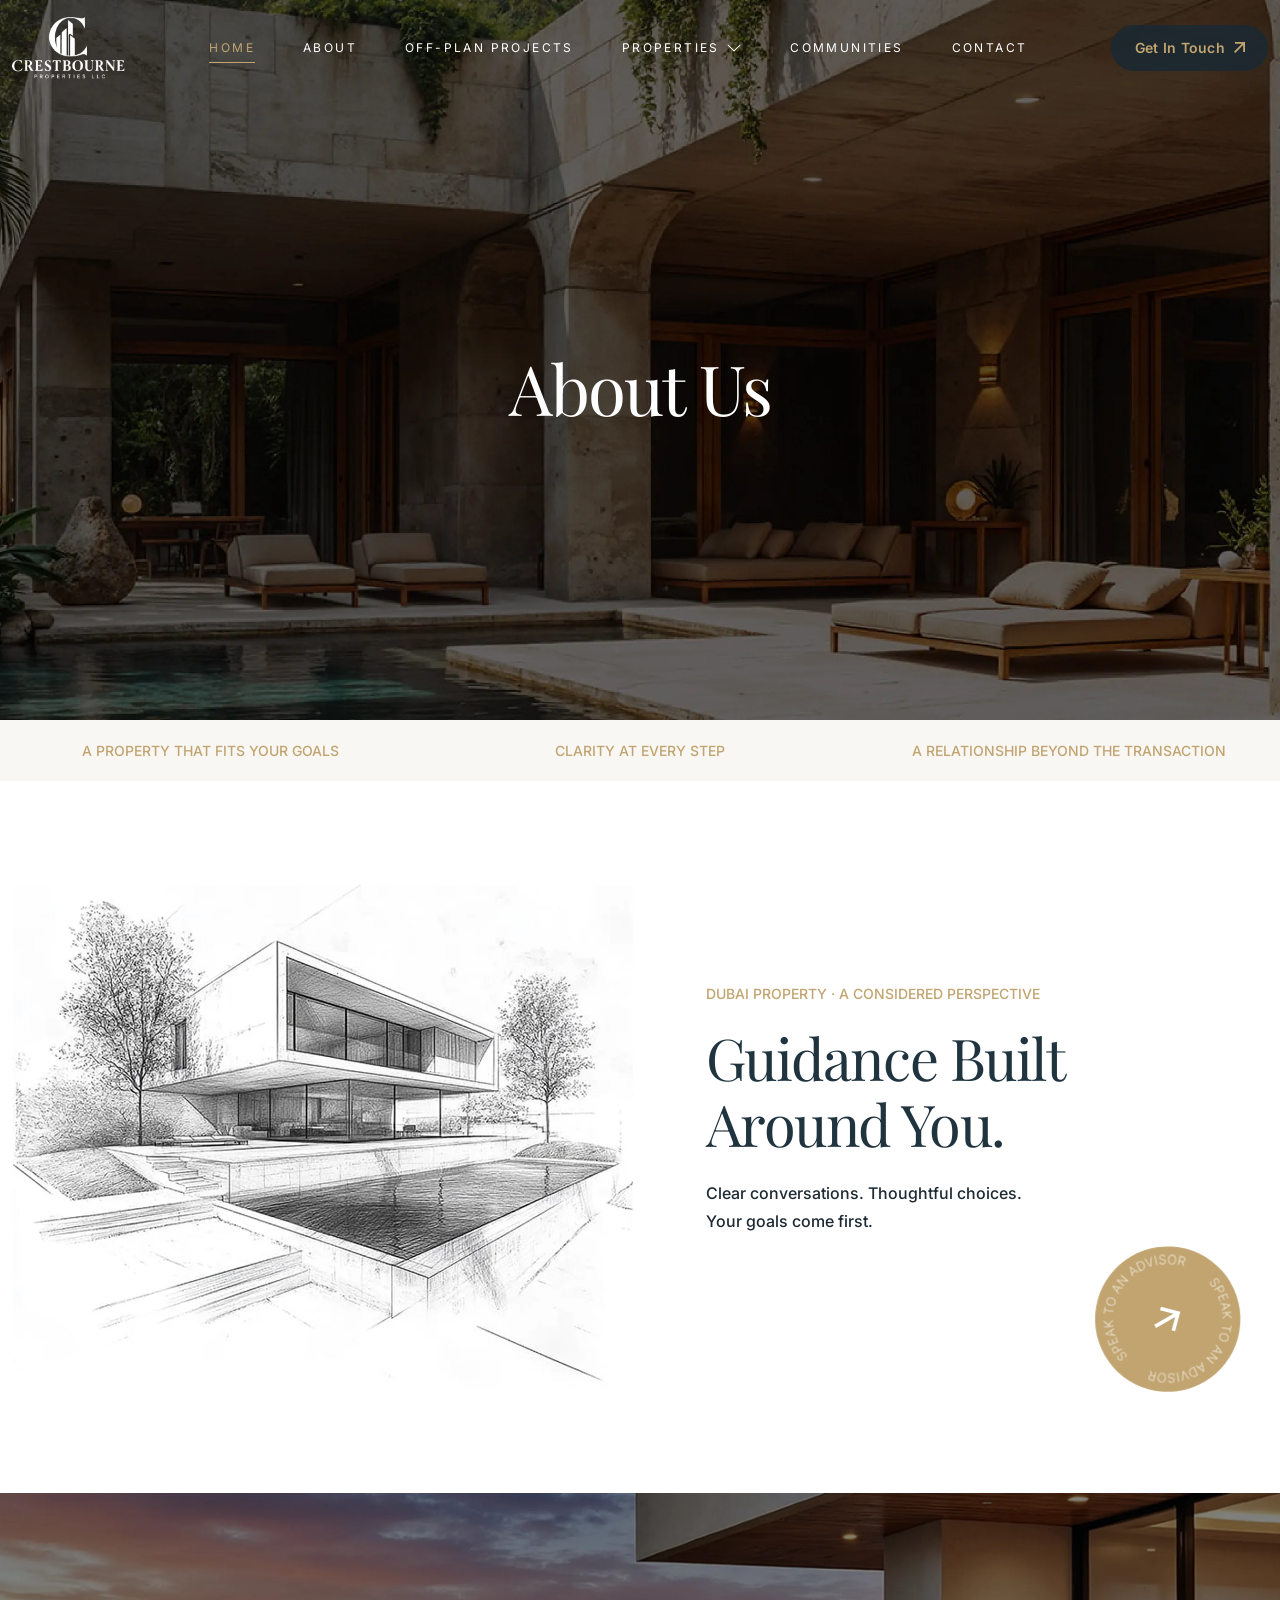
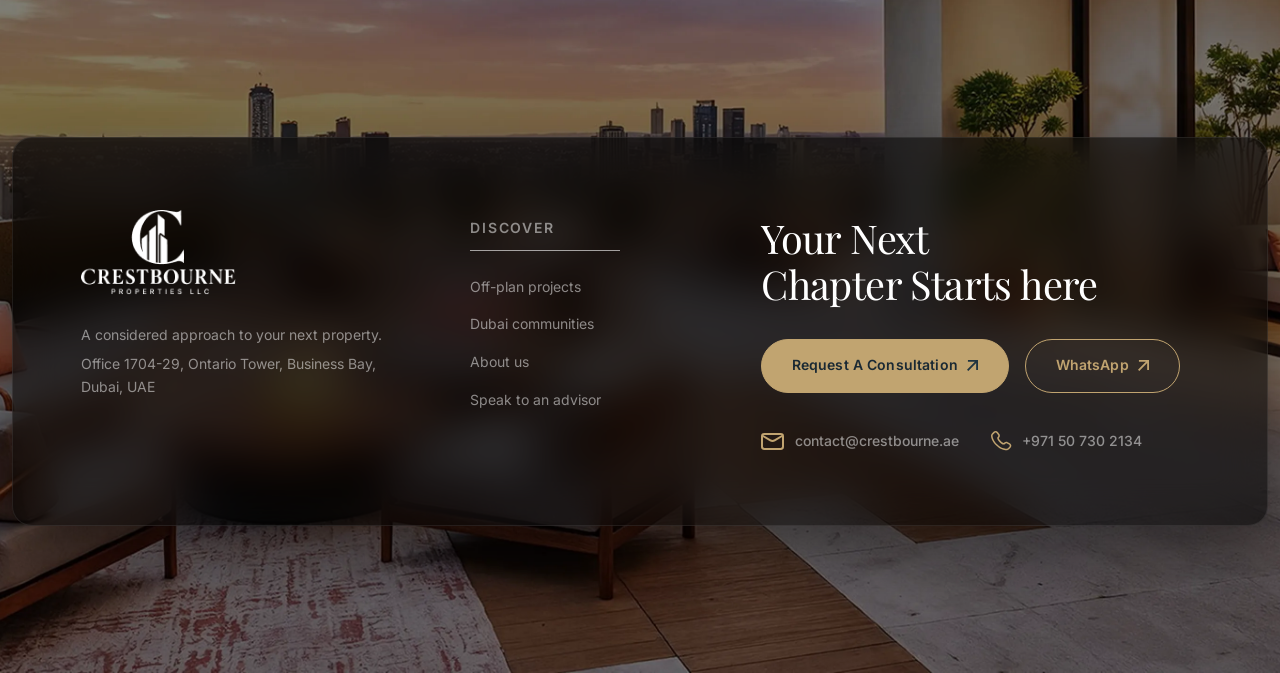
==== about.html @ dc720ba3 "home and about ring is updated" ====
<!DOCTYPE html>
<html lang="en">

<head>
    <meta charset="UTF-8" />
    <meta name="viewport" content="width=device-width, initial-scale=1.0" />
    <meta name="description"
        content="Crestbourne Properties LLC — Dubai Real Estate. Exceptional Places. Thoughtful Investments." />
    <title>Crestbourne Properties LLC | Dubai Real Estate</title>

    <!-- Google Fonts: Inter & Playfair Display -->
    <link rel="preconnect" href="https://fonts.googleapis.com" />
    <link rel="preconnect" href="https://fonts.gstatic.com" crossorigin />
    <link
        href="https://fonts.googleapis.com/css2?family=Inter:wght@400;500;600&family=Playfair+Display:ital,wght@0,400;0,500;0,600;1,400&display=swap"
        rel="stylesheet" />
    <link rel="stylesheet" href="assets/css/aos.css" />
    <!-- Bootstrap 5.3.3 CSS & Bootstrap Icons -->
    <link href="assets/css/bootstrap.min.css" rel="stylesheet" />
    <link rel="stylesheet" href="assets/css/owl.carousel.min.css" />
    <link rel="stylesheet" href=" assets/css/owl.theme.default.min.css" />
    <!-- Custom Modular CSS -->
    <link rel="stylesheet" href="assets/css/variables.css" />
    <link rel="stylesheet" href="assets/css/style.css" />
    <link rel="stylesheet" href="assets/css/components.css" />
    <link rel="stylesheet" href="assets/css/about.css" />
</head>

<body class="page-home">

    <!-- =====================================================================
     SITE HEADER & NAVIGATION
====================================================================== -->
    <header class="site-header" id="siteHeader">
        <div class="container-xl site-header__container">
            <nav class="site-navigation" aria-label="Primary Navigation">

                <!-- Brand Logo -->
                <a href="index.html" class="site-header__logo" aria-label="Crestbourne Properties LLC Home"
                    data-aos="fade-down" data-aos-duration="700">
                    <img src="assets/images/logo/crestbourne-white-logo.webp" alt="Crestbourne Properties LLC"
                        class="site-header__logo-image" />
                </a>

                <!-- Mobile Menu Toggle -->
                <button class="site-navigation__toggle" type="button" id="mobileMenuToggle"
                    aria-controls="primaryNavMenu" aria-expanded="false" aria-label="Toggle navigation menu"
                    data-aos="fade-down" data-aos-duration="700" data-aos-delay="100">
                    <span class="site-navigation__toggle-line"></span>
                    <span class="site-navigation__toggle-line"></span>
                    <span class="site-navigation__toggle-line"></span>
                </button>

                <!-- Navigation Menu Wrapper (No data-aos on wrapper so mobile drawer translateX stays intact) -->
                <div class="site-navigation__menu" id="primaryNavMenu">
                    <ul class="site-navigation__list">
                        <li class="site-navigation__item" data-aos="fade-down" data-aos-duration="650"
                            data-aos-delay="50">
                            <a href="index.html" class="site-navigation__link site-navigation__link--active"
                                aria-current="page">Home</a>
                        </li>
                        <li class="site-navigation__item" data-aos="fade-down" data-aos-duration="650"
                            data-aos-delay="100">
                            <a href="#about" class="site-navigation__link">About</a>
                        </li>
                        <li class="site-navigation__item" data-aos="fade-down" data-aos-duration="650"
                            data-aos-delay="150">
                            <a href="#off-plan" class="site-navigation__link">Off-Plan Projects</a>
                        </li>

                        <!-- Properties Dropdown Item -->
                        <li class="site-navigation__item site-navigation__item--has-dropdown" data-dropdown
                            data-aos="fade-down" data-aos-duration="650" data-aos-delay="200">
                            <button type="button" class="site-navigation__link site-navigation__dropdown-trigger"
                                id="propertiesDropdownBtn" aria-expanded="false" aria-haspopup="true"
                                aria-controls="propertiesDropdownMenu">
                                <span>Properties</span>
                                <svg xmlns="http://www.w3.org/2000/svg" width="16" height="16" fill="currentColor"
                                    class="bi bi-chevron-down" viewBox="0 0 16 16">
                                    <path fill-rule="evenodd"
                                        d="M1.646 4.646a.5.5 0 0 1 .708 0L8 10.293l5.646-5.647a.5.5 0 0 1 .708.708l-6 6a.5.5 0 0 1-.708 0l-6-6a.5.5 0 0 1 0-.708" />
                                </svg>
                            </button>

                            <ul class="site-navigation__dropdown" id="propertiesDropdownMenu"
                                aria-labelledby="propertiesDropdownBtn">
                                <li class="site-navigation__dropdown-item">
                                    <a href="#buy-properties" class="site-navigation__dropdown-link">Buy Properties</a>
                                </li>
                                <li class="site-navigation__dropdown-item">
                                    <a href="#rent-properties" class="site-navigation__dropdown-link">Rent
                                        Properties</a>
                                </li>
                                <li class="site-navigation__dropdown-item">
                                    <a href="#luxury-villas" class="site-navigation__dropdown-link">Luxury Villas</a>
                                </li>
                                <li class="site-navigation__dropdown-item">
                                    <a href="#penthouses" class="site-navigation__dropdown-link">Waterfront
                                        Penthouses</a>
                                </li>
                                <li class="site-navigation__dropdown-item">
                                    <a href="#commercial" class="site-navigation__dropdown-link">Commercial Spaces</a>
                                </li>
                            </ul>
                        </li>

                        <li class="site-navigation__item" data-aos="fade-down" data-aos-duration="650"
                            data-aos-delay="250">
                            <a href="#communities" class="site-navigation__link">Communities</a>
                        </li>
                        <li class="site-navigation__item" data-aos="fade-down" data-aos-duration="650"
                            data-aos-delay="300">
                            <a href="#contact" class="site-navigation__link">Contact</a>
                        </li>
                    </ul>

                    <!-- Mobile-only CTA inside drawer -->
                    <div class="site-navigation__mobile-cta">
                        <a href="#contact" class="btn-crestbourne btn-crestbourne--pill">
                            <span>Get In Touch</span>
                            <svg width="11" height="11" viewBox="0 0 10 10" fill="none"
                                xmlns="http://www.w3.org/2000/svg">
                                <g clip-path="url(#clip0_2015_346_mobile)">
                                    <path
                                        d="M8.33167 2.83716L1.17882 10L0 8.82118L7.16284 1.66833H0.849151V0H10V9.15085H8.33167V2.83716Z"
                                        fill="#C1A470" />
                                </g>
                                <defs>
                                    <clipPath id="clip0_2015_346_mobile">
                                        <rect width="10" height="10" fill="white" />
                                    </clipPath>
                                </defs>
                            </svg>
                        </a>
                    </div>
                </div>

                <!-- Desktop Header CTA -->
                <div class="site-header__actions" data-aos="fade-down" data-aos-duration="700" data-aos-delay="350">
                    <a href="#contact" class="btn-crestbourne btn-crestbourne--pill">
                        <span>Get In Touch</span>
                        <svg width="11" height="11" viewBox="0 0 10 10" fill="none" xmlns="http://www.w3.org/2000/svg">
                            <g clip-path="url(#clip0_2015_346_desktop)">
                                <path
                                    d="M8.33167 2.83716L1.17882 10L0 8.82118L7.16284 1.66833H0.849151V0H10V9.15085H8.33167V2.83716Z"
                                    fill="#C1A470" />
                            </g>
                            <defs>
                                <clipPath id="clip0_2015_346_desktop">
                                    <rect width="10" height="10" fill="white" />
                                </clipPath>
                            </defs>
                        </svg>
                    </a>
                </div>

            </nav>
        </div>
    </header>
    <!-- =====================================================================
     SITE HEADER & NAVIGATION
====================================================================== -->


    <!-- =====================================================================
     PAGE HERO BANNER — ABOUT US
====================================================================== -->
    <style>
        .value-strip {
            background-color: #F8F7F4;
        }
    </style>
    <main id="mainContent">
        <section class="page-hero" aria-labelledby="pageHeroHeading">
            <!-- Full-Bleed Architectural Villa Background -->
            <div class="page-hero__backdrop" aria-hidden="true">
                <img src="assets/images/about/about-hero-bg.webp" alt="" class="page-hero__bg-image"
                    fetchpriority="high" />
                <div class="page-hero__overlay"></div>
            </div>

            <!-- Centered Editorial Title -->
            <div class="container-xl page-hero__container">
                <div class="page-hero__content">
                    <h1 class="page-hero__title" id="pageHeroHeading" data-aos="fade-up" data-aos-delay="180">
                        About Us
                    </h1>
                </div>
            </div>
        </section>
    </main>
    <!-- =====================================================================
     PAGE HERO BANNER — ABOUT US
====================================================================== -->
    <!-- =====================================================================
     VALUE PILLARS STRIP
====================================================================== -->
    <section class="value-strip" aria-label="Our Core Commitments">
        <div class="container-xl value-strip__container">
            <ul class="value-strip__list">
                <li class="value-strip__item" data-aos="fade-up" data-aos-delay="0">
                    <span class="value-strip__label">A Property That Fits Your Goals</span>
                </li>
                <li class="value-strip__item" data-aos="fade-up" data-aos-delay="150">
                    <span class="value-strip__label">Clarity At Every Step</span>
                </li>
                <li class="value-strip__item" data-aos="fade-up" data-aos-delay="300">
                    <span class="value-strip__label">A Relationship Beyond The Transaction</span>
                </li>
            </ul>
        </div>
    </section>
    <!-- =====================================================================
     VALUE PILLARS STRIP
====================================================================== -->
    <!-- =====================================================================
      GUIDANCE SECTION
====================================================================== -->

    <section class="guidance-section">
        <div class="container guidance-section__container">
            <div class="guidance-section__grid">

                <!-- Left Column: Architectural Sketch -->
                <div class="guidance-section__media" data-aos="fade-right" data-aos-delay="150">
                    <img src="assets/images/about/guidance-section-bg.webp" alt="Architectural sketch of a contemporary Dubai villa"
                        class="guidance-section__image">
                </div>

                <!-- Right Column: Editorial Copy & Floating Advisor Badge -->
                <div class="guidance-section__content">
                    <p class="guidance-section__eyebrow" data-aos="fade-up" data-aos-delay="100">Dubai Property &middot; A Considered Perspective</p>
                    <h2 class="guidance-section__title" data-aos="fade-up" data-aos-delay="150">Guidance Built<br class="d-none d-md-none d-lg-block d-xl-block">Around You.</h2>
                    <p class="guidance-section__description" data-aos="fade-up" data-aos-delay="200">
                        Clear conversations. Thoughtful choices. Your goals come first.
                    </p>

                    <!-- Reuses your .advisor-badge rotating SVG ring pattern -->
                    <a href="#contact" class="advisor-badge advisor-badge--gold" data-aos="fade-up" data-aos-delay="250" aria-label="Speak to an advisor">
                        <svg class="advisor-badge__figma-svg" width="220" height="220" viewBox="0 0 220 220" fill="none"
                            xmlns="http://www.w3.org/2000/svg">
                            <foreignObject x="-28.2261" y="-27.7488" width="275.812" height="275.812">
                                <div xmlns="http://www.w3.org/1999/xhtml"
                                    style="backdrop-filter:blur(20px);clip-path:url(#bgblur_0_36_187_clip_path);height:100%;width:100%">
                                </div>
                            </foreignObject>

                            <!-- Stationary Gold Circle & Center Arrow -->
                            <g data-figma-bg-blur-radius="40">
                                <rect x="52.9846" y="12.2512" width="160" height="160" rx="80"
                                    transform="rotate(14.9257 52.9846 12.2512)" fill="#C1A470" />
                                <rect x="53.339" y="12.8631" width="159" height="159" rx="79.5"
                                    transform="rotate(14.9257 53.339 12.8631)" stroke="white" stroke-opacity="0.1" />
                                <g class="advisor-badge__center-arrow" clip-path="url(#clip1_36_187)">
                                    <path
                                        d="M117.88 107.711L96.842 119.894L94.8416 116.439L115.88 104.257L101.235 100.353L102.288 96.5018L123.518 102.161L117.841 123.36L113.976 122.356L117.88 107.711Z"
                                        fill="white" />
                                </g>
                            </g>

                            <!-- Rotating Circular Text Path -->
                            <g class="advisor-badge__ring">
                                <path
                                    d="M55.5933 150.737C55.1878 151.137 54.9943 151.615 55.013 152.171C55.0316 152.727 55.2523 153.266 55.6751 153.79C55.9729 154.158 56.2984 154.432 56.6518 154.611C57.003 154.788 57.3554 154.865 57.7088 154.844C58.0576 154.822 58.3738 154.697 58.6574 154.468C58.8663 154.299 59.0129 154.106 59.0973 153.889C59.1817 153.671 59.2192 153.441 59.2098 153.197C59.1957 152.953 59.1536 152.706 59.0836 152.455C59.0115 152.203 58.9255 151.959 58.8255 151.724L58.3906 150.695C58.2561 150.386 58.141 150.062 58.0452 149.722C57.9494 149.382 57.8997 149.04 57.896 148.698C57.8877 148.356 57.9511 148.025 58.0863 147.708C58.2168 147.389 58.447 147.097 58.7771 146.83C59.1999 146.488 59.6688 146.291 60.1835 146.237C60.6983 146.184 61.2206 146.282 61.7502 146.531C62.2773 146.783 62.772 147.195 63.2343 147.767C63.6696 148.306 63.9586 148.846 64.1014 149.387C64.2416 149.93 64.2448 150.443 64.1109 150.926C63.977 151.409 63.7127 151.833 63.3179 152.199L62.7181 151.456C63.0093 151.179 63.1903 150.862 63.2611 150.506C63.3319 150.151 63.3074 149.783 63.1876 149.403C63.0652 149.024 62.8604 148.657 62.573 148.302C62.2543 147.907 61.9054 147.609 61.526 147.409C61.1421 147.208 60.7607 147.115 60.3818 147.132C59.9983 147.147 59.648 147.283 59.3309 147.539C59.0627 147.756 58.8946 148.007 58.8266 148.292C58.756 148.579 58.7598 148.897 58.8381 149.248C58.9142 149.595 59.0368 149.971 59.2059 150.376L59.6928 151.548C60.009 152.319 60.1419 153.009 60.0914 153.616C60.041 154.224 59.7617 154.732 59.2538 155.143C58.8283 155.486 58.3628 155.675 57.8573 155.708C57.347 155.741 56.8445 155.636 56.3495 155.392C55.8499 155.148 55.4033 154.783 55.0097 154.295C54.6119 153.803 54.3502 153.294 54.2246 152.769C54.0989 152.244 54.1051 151.743 54.2432 151.265C54.3766 150.787 54.6381 150.377 55.0279 150.037L55.5933 150.737ZM59.4661 143.148L50.6774 148.289L49.0182 145.452C48.6534 144.829 48.469 144.238 48.4649 143.679C48.4564 143.12 48.5948 142.615 48.88 142.164C49.1636 141.71 49.5615 141.333 50.0736 141.034C50.5857 140.734 51.1097 140.57 51.6455 140.54C52.1784 140.513 52.6872 140.637 53.1718 140.915C53.6536 141.193 54.0761 141.643 54.4392 142.264L55.7445 144.496L55.0235 144.917L53.7308 142.707C53.4614 142.247 53.1522 141.915 52.8031 141.712C52.4512 141.511 52.0816 141.424 51.6941 141.451C51.3051 141.475 50.9188 141.599 50.5355 141.823C50.1521 142.047 49.8546 142.323 49.6429 142.65C49.4295 142.975 49.3265 143.34 49.3339 143.747C49.3396 144.151 49.4789 144.586 49.7517 145.052L50.9289 147.065L58.9967 142.346L59.4661 143.148ZM55.0586 135.332L45.62 139.151L43.4049 133.676L44.1792 133.362L46.0456 137.976L49.5989 136.538L47.85 132.215L48.6242 131.902L50.3732 136.225L53.9357 134.783L52.032 130.078L52.8062 129.765L55.0586 135.332ZM51.9969 127.373L52.2238 128.321L41.4594 127.09L41.2278 126.123L50.2671 120.15L50.4941 121.097L42.5104 126.291L42.5266 126.359L51.9969 127.373ZM48.0383 127.6L46.8619 122.688L47.6742 122.493L48.8505 127.406L48.0383 127.6ZM49.9601 118.241L39.8134 119.086L39.7363 118.159L45.201 117.704L45.1936 117.615L39.3161 113.116L39.2146 111.897L44.2676 115.841L49.3629 111.071L49.457 112.201L44.9595 116.362L46.5882 117.588L49.8829 117.314L49.9601 118.241ZM40.1916 103.875L39.3644 103.759L40.3875 96.4474L41.2146 96.5631L40.7675 99.7586L50.024 101.054L49.8951 101.974L40.6387 100.679L40.1916 103.875ZM48.494 86.6155C49.5065 86.9311 50.3316 87.3861 50.9691 87.9806C51.6034 88.574 52.0277 89.2513 52.2418 90.0123C52.4537 90.7693 52.432 91.5575 52.1766 92.377C51.9212 93.1966 51.4907 93.8592 50.8853 94.3648C50.2777 94.8663 49.5443 95.181 48.6851 95.309C47.8237 95.4329 46.8868 95.337 45.8742 95.0214C44.8616 94.7059 44.0377 94.2529 43.4023 93.6626C42.7648 93.0682 42.3406 92.3909 42.1296 91.6308C41.9155 90.8698 41.9357 90.0811 42.1901 89.2647C42.4455 88.4451 42.877 87.7846 43.4846 87.2831C44.0901 86.7775 44.824 86.4612 45.6863 86.3341C46.5455 86.2062 47.4814 86.2999 48.494 86.6155ZM48.2247 87.4794C47.3546 87.2082 46.564 87.1215 45.8531 87.2193C45.139 87.3161 44.539 87.5648 44.0531 87.9654C43.5672 88.366 43.2247 88.8858 43.0255 89.525C42.8273 90.161 42.8143 90.7819 42.9866 91.3876C43.1589 91.9933 43.5092 92.5399 44.0377 93.0275C44.5672 93.5119 45.2686 93.8901 46.1419 94.1623C47.0121 94.4335 47.8027 94.5202 48.5136 94.4224C49.2245 94.3246 49.8245 94.0759 50.3136 93.6763C50.7995 93.2757 51.142 92.7559 51.3412 92.1167C51.5404 91.4775 51.5539 90.8551 51.3816 90.2494C51.2103 89.6405 50.8599 89.0939 50.3304 88.6095C49.7978 88.1241 49.0959 87.7474 48.2247 87.4794ZM56.1397 81.818L55.6367 82.6526L48.8285 74.2242L49.3418 73.3727L59.9741 75.4567L59.471 76.2912L50.1378 74.3923L50.1019 74.4519L56.1397 81.818ZM53.1591 79.2029L55.7667 74.8769L56.482 75.3081L53.8745 79.6341L53.1591 79.2029ZM58.4787 61.2984L66.2181 67.9143L65.6302 68.6021L55.2404 67.6346L55.1887 67.695L61.6697 73.2352L61.0656 73.9419L53.3262 67.326L53.9109 66.642L64.3212 67.6008L64.3729 67.5404L57.8843 61.9938L58.4787 61.2984ZM71.561 62.8748L70.7687 63.442L67.8542 53.0068L68.6628 52.428L77.6008 58.5517L76.8084 59.1188L68.9899 53.6795L68.9333 53.72L71.561 62.8748ZM69.8595 59.2933L73.9669 56.3533L74.453 57.0325L70.3457 59.9725L69.8595 59.2933ZM81.8968 56.2392L79.2277 57.5711L74.6815 48.4606L77.5107 47.0488C78.3797 46.6152 79.2128 46.4253 80.0102 46.4793C80.8106 46.5318 81.5441 46.8141 82.2107 47.326C82.8773 47.8379 83.4467 48.5668 83.9187 49.5129C84.3953 50.4678 84.6354 51.3722 84.6392 52.2259C84.6444 53.0753 84.4163 53.8429 83.9548 54.5288C83.4962 55.2132 82.8103 55.7834 81.8968 56.2392ZM79.6867 56.4086L81.475 55.5162C82.2579 55.1256 82.8364 54.6443 83.2103 54.0724C83.5843 53.5006 83.7605 52.8626 83.7388 52.1585C83.7171 51.4544 83.5087 50.7065 83.1136 49.9147C82.7184 49.1302 82.2505 48.5192 81.7099 48.0815C81.1721 47.6423 80.5757 47.3973 79.9206 47.3464C79.2685 47.294 78.5732 47.452 77.8347 47.8205L75.8863 48.7928L79.6867 56.4086ZM84.9443 43.6483L90.6801 51.2479L90.7654 51.2209L91.0981 41.7056L92.0273 41.4123L91.5606 52.2368L90.6124 52.5361L84.0151 43.9417L84.9443 43.6483ZM96.1344 40.426L98.0638 50.4233L97.1509 50.5995L95.2216 40.6021L96.1344 40.426ZM106.036 41.8747C105.932 41.3146 105.646 40.8861 105.175 40.5894C104.705 40.2927 104.134 40.1722 103.464 40.2281C102.992 40.2674 102.582 40.383 102.236 40.5749C101.892 40.7664 101.63 41.0144 101.45 41.3188C101.272 41.6197 101.198 41.9517 101.228 42.3151C101.25 42.5826 101.328 42.8123 101.46 43.0041C101.593 43.196 101.762 43.3565 101.969 43.4856C102.179 43.6111 102.407 43.7151 102.654 43.7977C102.903 43.88 103.153 43.9457 103.404 43.9947L104.499 44.2127C104.83 44.2749 105.164 44.3619 105.499 44.4737C105.834 44.5854 106.144 44.7359 106.429 44.925C106.718 45.1105 106.955 45.3485 107.142 45.6389C107.333 45.9257 107.445 46.2805 107.48 46.7032C107.526 47.2449 107.426 47.7438 107.181 48.1999C106.936 48.656 106.562 49.033 106.058 49.3311C105.554 49.6259 104.935 49.8038 104.202 49.8649C103.511 49.9224 102.902 49.8584 102.375 49.6728C101.847 49.484 101.421 49.1985 101.096 48.8165C100.772 48.4344 100.569 47.9774 100.488 47.4453L101.439 47.3661C101.506 47.763 101.666 48.0905 101.92 48.3487C102.175 48.6069 102.493 48.7933 102.875 48.9078C103.257 49.019 103.675 49.0556 104.131 49.0177C104.637 48.9756 105.079 48.8539 105.458 48.6527C105.84 48.448 106.13 48.1843 106.33 47.8617C106.532 47.5356 106.616 47.1693 106.583 46.7631C106.554 46.4196 106.441 46.1396 106.243 45.9233C106.045 45.7036 105.78 45.5279 105.446 45.396C105.116 45.2639 104.736 45.1542 104.306 45.0669L103.062 44.8113C102.247 44.6398 101.602 44.3626 101.127 43.9797C100.653 43.5969 100.389 43.0801 100.335 42.4294C100.289 41.8844 100.395 41.3934 100.651 40.9563C100.91 40.5156 101.28 40.1589 101.759 39.8862C102.242 39.6098 102.795 39.4457 103.419 39.3937C104.05 39.3411 104.618 39.4102 105.123 39.601C105.628 39.7918 106.039 40.0784 106.357 40.4611C106.678 40.8401 106.87 41.2864 106.932 41.8L106.036 41.8747ZM118.8 44.9317C118.717 45.989 118.456 46.8944 118.018 47.6479C117.58 48.3981 117.014 48.9619 116.319 49.3395C115.628 49.714 114.854 49.8676 113.999 49.8003C113.143 49.733 112.401 49.4603 111.774 48.9821C111.15 48.5008 110.681 47.8555 110.365 47.0461C110.054 46.2336 109.939 45.2987 110.022 44.2414C110.106 43.184 110.364 42.2801 110.799 41.5297C111.237 40.7762 111.804 40.2124 112.498 39.8381C113.193 39.4605 113.966 39.3053 114.819 39.3723C115.675 39.4396 116.414 39.7139 117.038 40.1951C117.665 40.6734 118.137 41.3188 118.452 42.1315C118.767 42.941 118.883 43.8743 118.8 44.9317ZM117.898 44.8607C117.969 43.9521 117.879 43.162 117.626 42.4905C117.373 41.8156 116.997 41.2857 116.499 40.9008C116 40.5158 115.418 40.2971 114.75 40.2446C114.086 40.1924 113.478 40.3174 112.925 40.6197C112.373 40.9221 111.918 41.3849 111.559 42.0084C111.204 42.6321 110.991 43.4 110.919 44.3119C110.848 45.2206 110.939 46.0107 111.192 46.6822C111.445 47.3537 111.82 47.8836 112.319 48.2719C112.817 48.6568 113.4 48.8755 114.067 48.928C114.735 48.9805 115.345 48.8556 115.897 48.5533C116.453 48.2512 116.908 47.7883 117.263 47.1646C117.618 46.5376 117.83 45.7696 117.898 44.8607ZM120.738 50.3443L123.195 40.4634L126.384 41.2565C127.085 41.4308 127.639 41.7035 128.045 42.0744C128.456 42.4428 128.724 42.8802 128.851 43.3865C128.982 43.8903 128.976 44.4301 128.833 45.0059C128.69 45.5816 128.443 46.0598 128.092 46.4405C127.744 46.8219 127.305 47.0781 126.774 47.209C126.242 47.3399 125.629 47.3189 124.935 47.1461L122.218 46.4706L122.424 45.6456L125.116 46.3151C125.63 46.4431 126.079 46.4643 126.463 46.3786C126.849 46.2937 127.165 46.1144 127.411 45.8408C127.66 45.568 127.838 45.2161 127.945 44.7851C128.052 44.3541 128.061 43.9566 127.97 43.5925C127.88 43.2253 127.685 42.9104 127.385 42.6479C127.088 42.3862 126.679 42.1906 126.158 42.061L123.896 41.4983L121.64 50.5686L120.738 50.3443ZM126.203 46.9697L127.526 52.0324L126.484 51.7732L125.185 46.7166L126.203 46.9697ZM164.803 70.0542C165.219 69.6652 165.425 69.1927 165.421 68.6366C165.417 68.0804 165.211 67.5351 164.803 67.0005C164.515 66.6239 164.197 66.3414 163.848 66.153C163.502 65.9672 163.152 65.8802 162.798 65.892C162.449 65.9045 162.129 66.0214 161.84 66.2428C161.626 66.4058 161.475 66.5948 161.384 66.8097C161.294 67.0246 161.25 67.2541 161.253 67.498C161.261 67.7425 161.296 67.9908 161.36 68.2428C161.425 68.4974 161.504 68.7433 161.598 68.9804L162.005 70.0208C162.131 70.3332 162.238 70.6608 162.324 71.0034C162.411 71.346 162.451 71.6883 162.446 72.0304C162.445 72.3731 162.373 72.7016 162.229 73.0158C162.09 73.3306 161.852 73.6168 161.515 73.8744C161.083 74.2045 160.609 74.3894 160.093 74.4293C159.577 74.4691 159.058 74.3571 158.535 74.0934C158.015 73.8276 157.531 73.4024 157.084 72.8178C156.664 72.2674 156.389 71.72 156.261 71.1756C156.136 70.6292 156.146 70.1164 156.293 69.6371C156.44 69.1578 156.715 68.7406 157.12 68.3856L157.7 69.144C157.401 69.4139 157.212 69.7255 157.131 70.0789C157.051 70.4323 157.066 70.8008 157.175 71.1842C157.287 71.5657 157.482 71.9382 157.76 72.3016C158.068 72.7045 158.409 73.0113 158.783 73.222C159.161 73.4334 159.54 73.536 159.919 73.5299C160.303 73.5245 160.656 73.398 160.98 73.1504C161.254 72.9411 161.429 72.6949 161.505 72.4118C161.583 72.1267 161.588 71.8082 161.519 71.4561C161.452 71.1067 161.34 70.7276 161.181 70.3187L160.726 69.1335C160.431 68.354 160.316 67.6613 160.383 67.0554C160.45 66.4496 160.743 65.9484 161.262 65.552C161.696 65.2199 162.166 65.0439 162.673 65.0241C163.184 65.0049 163.683 65.1237 164.171 65.3804C164.664 65.6378 165.101 66.0153 165.481 66.5131C165.866 67.016 166.114 67.5315 166.225 68.0595C166.337 68.5875 166.317 69.0885 166.166 69.5625C166.02 70.0372 165.748 70.4394 165.349 70.7691L164.803 70.0542ZM160.727 77.5362L169.649 72.6305L171.233 75.5101C171.581 76.1433 171.749 76.7389 171.739 77.2971C171.732 77.8566 171.581 78.3579 171.283 78.8012C170.988 79.2474 170.58 79.6134 170.06 79.8993C169.54 80.1851 169.012 80.3356 168.476 80.3506C167.942 80.364 167.437 80.2258 166.96 79.9359C166.486 79.6444 166.075 79.1836 165.729 78.5533L164.483 76.288L165.215 75.8855L166.449 78.1291C166.706 78.5967 167.006 78.9365 167.35 79.1486C167.696 79.359 168.063 79.4559 168.451 79.4393C168.841 79.4255 169.23 79.3117 169.62 79.0977C170.009 78.8837 170.313 78.6159 170.534 78.2943C170.756 77.9756 170.868 77.6129 170.872 77.2064C170.877 76.8027 170.749 76.3642 170.489 75.8907L169.365 73.8476L161.175 78.3509L160.727 77.5362ZM164.922 85.4615L174.462 81.903L176.526 87.4368L175.744 87.7287L174.005 83.066L170.413 84.4056L172.043 88.7749L171.26 89.0668L169.631 84.6975L166.03 86.0407L167.804 90.7966L167.021 91.0885L164.922 85.4615ZM167.77 93.5123L167.567 92.5593L178.298 94.0574L178.505 95.0299L169.32 100.776L169.117 99.8234L177.227 94.8297L177.213 94.7617L167.77 93.5123ZM171.734 93.3836L172.787 98.3236L171.97 98.4979L170.917 93.5579L171.734 93.3836ZM169.577 102.686L179.743 102.106L179.796 103.034L174.321 103.347L174.326 103.436L180.084 108.087L180.154 109.308L175.205 105.233L169.987 109.868L169.923 108.737L174.527 104.694L172.931 103.426L169.63 103.614L169.577 102.686ZM178.931 117.307L179.754 117.446L178.531 124.726L177.707 124.588L178.242 121.406L169.025 119.858L169.179 118.941L178.396 120.489L178.931 117.307ZM170.183 134.338C169.179 133.998 168.365 133.522 167.743 132.912C167.123 132.303 166.716 131.616 166.521 130.85C166.327 130.088 166.369 129.3 166.644 128.487C166.92 127.674 167.367 127.023 167.984 126.532C168.604 126.046 169.345 125.749 170.207 125.643C171.071 125.54 172.006 125.659 173.01 126C174.015 126.34 174.827 126.813 175.448 127.419C176.07 128.029 176.478 128.717 176.67 129.482C176.865 130.248 176.825 131.036 176.551 131.846C176.275 132.659 175.827 133.308 175.207 133.795C174.59 134.285 173.848 134.583 172.983 134.689C172.121 134.796 171.188 134.679 170.183 134.338ZM170.474 133.481C171.337 133.774 172.125 133.88 172.838 133.8C173.554 133.721 174.16 133.487 174.656 133.098C175.152 132.71 175.507 132.199 175.722 131.565C175.936 130.934 175.964 130.314 175.807 129.704C175.65 129.094 175.313 128.539 174.797 128.038C174.279 127.541 173.588 127.146 172.721 126.852C171.858 126.559 171.07 126.453 170.357 126.533C169.644 126.613 169.038 126.847 168.539 127.234C168.043 127.623 167.688 128.134 167.473 128.768C167.258 129.402 167.229 130.024 167.386 130.634C167.543 131.247 167.879 131.802 168.397 132.299C168.917 132.798 169.609 133.192 170.474 133.481ZM162.395 138.922L162.92 138.101L169.504 146.706L168.968 147.544L158.394 145.18L158.919 144.359L168.199 146.503L168.237 146.445L162.395 138.922ZM165.306 141.615L162.585 145.871L161.881 145.421L164.602 141.165L165.306 141.615ZM159.525 159.374L151.957 152.562L152.563 151.889L162.924 153.123L162.977 153.063L156.64 147.359L157.262 146.668L164.83 153.48L164.228 154.149L153.845 152.924L153.792 152.983L160.137 158.694L159.525 159.374ZM146.474 157.447L147.281 156.9L149.926 167.407L149.103 167.965L140.325 161.613L141.132 161.067L148.808 166.705L148.866 166.666L146.474 157.447ZM148.083 161.071L143.901 163.904L143.433 163.213L147.614 160.379L148.083 161.071ZM135.976 163.805L138.68 162.546L142.975 171.778L140.109 173.112C139.228 173.521 138.39 173.688 137.595 173.612C136.796 173.538 136.07 173.236 135.418 172.706C134.766 172.176 134.217 171.432 133.77 170.473C133.32 169.505 133.105 168.595 133.125 167.741C133.143 166.892 133.392 166.131 133.872 165.458C134.349 164.786 135.05 164.235 135.976 163.805ZM138.19 163.696L136.378 164.539C135.584 164.908 134.993 165.373 134.603 165.935C134.214 166.496 134.02 167.129 134.023 167.833C134.025 168.538 134.213 169.291 134.586 170.093C134.96 170.888 135.411 171.512 135.939 171.964C136.465 172.418 137.054 172.679 137.708 172.748C138.358 172.818 139.058 172.679 139.806 172.331L141.78 171.413L138.19 163.696ZM132.579 176.308L127.061 168.549L126.975 168.573L126.373 178.075L125.435 178.342L126.209 167.535L127.165 167.263L133.516 176.041L132.579 176.308ZM121.336 179.22L119.629 169.183L120.545 169.027L122.252 179.064L121.336 179.22ZM111.457 177.526C111.546 178.088 111.821 178.524 112.283 178.833C112.746 179.142 113.313 179.277 113.985 179.239C114.458 179.212 114.87 179.107 115.222 178.924C115.57 178.742 115.838 178.501 116.027 178.201C116.213 177.905 116.295 177.575 116.274 177.211C116.259 176.943 116.188 176.712 116.06 176.516C115.933 176.321 115.768 176.156 115.564 176.022C115.358 175.891 115.132 175.781 114.888 175.692C114.641 175.603 114.393 175.531 114.144 175.475L113.054 175.229C112.725 175.158 112.394 175.062 112.062 174.942C111.729 174.821 111.423 174.663 111.143 174.466C110.86 174.273 110.629 174.029 110.449 173.734C110.267 173.442 110.163 173.084 110.139 172.661C110.108 172.118 110.221 171.622 110.477 171.173C110.734 170.723 111.118 170.356 111.63 170.071C112.142 169.79 112.765 169.628 113.499 169.586C114.191 169.547 114.798 169.627 115.321 169.826C115.843 170.029 116.262 170.325 116.576 170.715C116.891 171.106 117.081 171.568 117.148 172.102L116.195 172.156C116.139 171.758 115.988 171.426 115.74 171.161C115.493 170.897 115.18 170.702 114.801 170.578C114.422 170.456 114.004 170.409 113.548 170.435C113.041 170.464 112.596 170.574 112.212 170.765C111.825 170.96 111.527 171.216 111.32 171.533C111.109 171.854 111.015 172.218 111.038 172.625C111.058 172.969 111.164 173.252 111.356 173.473C111.548 173.698 111.809 173.88 112.139 174.021C112.465 174.162 112.842 174.281 113.27 174.38L114.506 174.668C115.317 174.861 115.955 175.155 116.419 175.55C116.883 175.945 117.133 176.468 117.17 177.12C117.202 177.666 117.083 178.154 116.816 178.585C116.545 179.018 116.166 179.365 115.68 179.625C115.19 179.889 114.633 180.039 114.007 180.074C113.375 180.11 112.81 180.026 112.31 179.822C111.81 179.618 111.407 179.321 111.099 178.93C110.788 178.543 110.608 178.092 110.559 177.577L111.457 177.526ZM98.7782 174.106C98.8923 173.051 99.1794 172.154 99.6395 171.414C100.099 170.677 100.682 170.13 101.387 169.772C102.089 169.418 102.867 169.287 103.72 169.38C104.573 169.472 105.307 169.766 105.92 170.263C106.529 170.762 106.98 171.421 107.271 172.239C107.559 173.06 107.646 173.998 107.532 175.053C107.418 176.107 107.132 177.003 106.676 177.741C106.216 178.481 105.633 179.028 104.928 179.382C104.223 179.739 103.445 179.871 102.595 179.779C101.742 179.687 101.01 179.391 100.401 178.892C99.7877 178.395 99.3356 177.736 99.0444 176.915C98.7529 176.097 98.6642 175.16 98.7782 174.106ZM99.6778 174.203C99.5798 175.109 99.6474 175.902 99.8807 176.58C100.114 177.262 100.474 177.803 100.96 178.202C101.447 178.602 102.023 178.837 102.689 178.909C103.351 178.981 103.963 178.874 104.524 178.588C105.085 178.302 105.554 177.852 105.93 177.24C106.303 176.627 106.539 175.865 106.637 174.956C106.735 174.05 106.668 173.257 106.434 172.579C106.201 171.9 105.841 171.359 105.355 170.957C104.868 170.557 104.292 170.322 103.626 170.25C102.96 170.178 102.347 170.285 101.786 170.571C101.222 170.856 100.753 171.306 100.38 171.919C100.007 172.535 99.7726 173.297 99.6778 174.203ZM96.9849 168.639L94.2656 178.45L91.0987 177.573C90.4024 177.38 89.8561 177.093 89.4597 176.711C89.0592 176.332 88.8023 175.887 88.689 175.378C88.5716 174.871 88.5922 174.331 88.7506 173.76C88.9091 173.188 89.1687 172.716 89.5295 172.345C89.8872 171.973 90.3332 171.729 90.8677 171.612C91.4022 171.495 92.0144 171.533 92.7043 171.724L95.4016 172.471L95.1746 173.291L92.5012 172.55C91.9901 172.408 91.5419 172.375 91.1564 172.45C90.7677 172.525 90.447 172.696 90.1941 172.963C89.9381 173.229 89.7508 173.576 89.6322 174.004C89.5135 174.432 89.4946 174.829 89.5754 175.195C89.6552 175.565 89.8417 175.885 90.1348 176.155C90.4247 176.425 90.8283 176.631 91.3457 176.775L93.5927 177.397L96.089 168.39L96.9849 168.639ZM91.4318 171.866L90.244 166.77L91.2789 167.057L92.4427 172.147L91.4318 171.866Z"
                                    fill="white" fill-opacity="0.78" />
                            </g>

                            <defs>
                                <clipPath id="bgblur_0_36_187_clip_path" transform="translate(28.2261 27.7488)">
                                    <rect x="52.9846" y="12.2512" width="160" height="160" rx="80"
                                        transform="rotate(14.9257 52.9846 12.2512)" />
                                </clipPath>
                                <clipPath id="clip1_36_187">
                                    <rect width="36" height="36" fill="white"
                                        transform="translate(96.9236 88.1285) rotate(14.9257)" />
                                </clipPath>
                            </defs>
                        </svg>
                    </a>

                </div>

            </div>
        </div>
    </section>
    <!-- =====================================================================
      GUIDANCE SECTION
====================================================================== -->
    <!-- =====================================================================
     SITE FOOTER
====================================================================== -->
    <footer class="site-footer" aria-labelledby="footerHeading">
        <!-- Full-Bleed Twilight Architectural Backdrop (Kept static so backdrop-filter blurs cleanly) -->
        <div class="site-footer__backdrop" aria-hidden="true">
            <img src="assets/images/Footer-background.webp" alt="" class="site-footer__bg-image" loading="lazy" />
            <div class="site-footer__overlay"></div>
        </div>

        <!-- Elevated Dark Glassmorphic Card -->
        <div class="container-xl site-footer__container mt-0 mt-md-4 mt-lg-5">
            <div class="site-footer__card mt-0 mt-md-4 mt-lg-5" data-aos="fade-up" data-aos-delay="100">
                <div class="row g-5 justify-content-between">

                    <!-- Column 1: Brand Logo & Office Address -->
                    <div class="col-12 col-lg-4">
                        <div class="site-footer__brand" data-aos="fade-up" data-aos-delay="220">
                            <a href="#top" class="site-footer__logo" aria-label="Crestbourne Properties LLC Home">
                                <img src="assets/images/logo/crestbourne-white-logo.webp"
                                    alt="Crestbourne Properties LLC" class="site-footer__logo-image" />
                            </a>

                            <p class="site-footer__tagline">
                                A considered approach to your next property.
                            </p>
                            <address class="site-footer__address">
                                Office 1704-29, Ontario Tower, Business Bay,<br />
                                Dubai, UAE
                            </address>
                        </div>
                    </div>

                    <!-- Column 2: Discover Navigation -->
                    <div class="col-12 col-sm-6 col-lg-3">
                        <div class="site-footer__nav" data-aos="fade-up" data-aos-delay="320">
                            <h3 class="site-footer__nav-title">Discover</h3>
                            <ul class="site-footer__nav-list">
                                <li><a href="#off-plan" class="site-footer__nav-link">Off-plan projects</a></li>
                                <li><a href="#communities" class="site-footer__nav-link">Dubai communities</a></li>
                                <li><a href="#about" class="site-footer__nav-link">About us</a></li>
                                <li><a href="#contact" class="site-footer__nav-link">Speak to an advisor</a></li>
                            </ul>
                        </div>
                    </div>

                    <!-- Column 3: Editorial CTA & Direct Contact -->
                    <div class="col-12 col-lg-5">
                        <div class="site-footer__cta" data-aos="fade-up" data-aos-delay="420">
                            <h2 class="site-footer__heading" id="footerHeading">
                                Your Next<br />Chapter Starts here
                            </h2>

                            <div class="site-footer__actions">
                                <a href="#contact" class="site-footer__btn site-footer__btn--primary">
                                    <span>Request A Consultation</span>
                                    <svg width="11" height="11" viewBox="0 0 10 10" fill="none"
                                        xmlns="http://www.w3.org/2000/svg">
                                        <g clip-path="url(#clip0_5_250)">
                                            <path
                                                d="M8.33167 2.83716L1.17882 10L0 8.82118L7.16284 1.66833H0.849151V0H10V9.15085H8.33167V2.83716Z"
                                                fill="#203440" />
                                        </g>
                                        <defs>
                                            <clipPath id="clip0_5_250">
                                                <rect width="10" height="10" fill="white" />
                                            </clipPath>
                                        </defs>
                                    </svg>
                                </a>

                                <a href="https://wa.me/971507302134" target="_blank" rel="noopener noreferrer"
                                    class="site-footer__btn site-footer__btn--outline">
                                    <span>WhatsApp</span>
                                    <svg width="11" height="11" viewBox="0 0 10 10" fill="none"
                                        xmlns="http://www.w3.org/2000/svg">
                                        <g clip-path="url(#clip0_2046_361)">
                                            <path
                                                d="M8.33167 2.83716L1.17882 10L0 8.82118L7.16284 1.66833H0.849151V0H10V9.15085H8.33167V2.83716Z"
                                                fill="#C1A470" />
                                        </g>
                                        <defs>
                                            <clipPath id="clip0_2046_361">
                                                <rect width="10" height="10" fill="white" />
                                            </clipPath>
                                        </defs>
                                    </svg>
                                </a>
                            </div>

                            <div class="site-footer__contacts">
                                <a href="mailto:contact@crestbourne.ae" class="site-footer__contact-item">
                                    <svg width="23" height="17" viewBox="0 0 23 17" fill="none"
                                        xmlns="http://www.w3.org/2000/svg">
                                        <path
                                            d="M2 3.00005L9.3625 7.42857C10.6292 8.19048 12.3708 8.19048 13.6375 7.42857L21 3"
                                            stroke-width="2" stroke-linecap="round" stroke-linejoin="round"
                                            stroke="#C1A470" />
                                        <path
                                            d="M3.33333 1H19.6667C20.9553 1 22 1.95939 22 3.14286V13.8571C22 15.0406 20.9553 16 19.6667 16H3.33333C2.04467 16 1 15.0406 1 13.8571V3.14286C1 1.95939 2.04467 1 3.33333 1Z"
                                            stroke-width="2" stroke-linecap="round" stroke="#C1A470" />
                                    </svg>

                                    <span>contact@crestbourne.ae</span>
                                </a>

                                <a href="tel:+971507302134" class="site-footer__contact-item">
                                    <svg width="21" height="20" viewBox="0 0 21 20" fill="none"
                                        xmlns="http://www.w3.org/2000/svg">
                                        <path
                                            d="M13.937 13.1681L14.4115 12.6964L13.3097 11.5883L12.8354 12.0601L13.937 13.1681ZM16.0048 12.4988L17.9949 13.5806L18.7412 12.2079L16.7511 11.126L16.0048 12.4988ZM18.3781 15.7308L16.8983 17.2022L17.9999 18.3102L19.4797 16.8389L18.3781 15.7308ZM15.9966 17.6759C14.4863 17.8167 10.5788 17.6913 6.34815 13.4846L5.24645 14.5926C9.86318 19.1831 14.2572 19.4073 16.1416 19.2317L15.9966 17.6759ZM6.34815 13.4846C2.31547 9.47479 1.64746 6.10224 1.5643 4.63912L0.00432161 4.72777C0.108967 6.56926 0.936124 10.3068 5.24645 14.5926L6.34815 13.4846ZM7.78078 7.04678L8.07953 6.74971L6.97786 5.64172L6.6791 5.93878L7.78078 7.04678ZM8.31734 2.96303L7.00385 1.20845L5.75303 2.14485L7.06651 3.89944L8.31734 2.96303ZM2.58612 0.826555L0.951124 2.45227L2.05283 3.56027L3.68783 1.93456L2.58612 0.826555ZM7.22995 6.49278C6.6791 5.93878 6.67835 5.93952 6.6776 5.94027C6.67735 5.94052 6.6766 5.94128 6.67609 5.94179C6.67507 5.94283 6.67403 5.94387 6.67298 5.94494C6.67086 5.9471 6.66868 5.94934 6.66643 5.95167C6.66192 5.95635 6.65714 5.96141 6.65212 5.96687C6.64207 5.97777 6.63104 5.99025 6.61923 6.00435C6.59561 6.03252 6.56885 6.06722 6.54073 6.10873C6.48434 6.19195 6.4229 6.30198 6.37077 6.44036C6.26438 6.7227 6.20735 7.0949 6.27885 7.55578C6.41869 8.45712 7.03943 9.64771 8.62953 11.2288L9.7312 10.1207C8.24318 8.64114 7.8887 7.74072 7.82286 7.31624C7.79151 7.11423 7.82401 7.01481 7.83297 6.99126C7.83838 6.9767 7.84099 6.97521 7.83432 6.98516C7.83099 6.99002 7.82547 6.99764 7.81682 7.0079C7.81255 7.01303 7.80745 7.01885 7.80151 7.02533C7.79849 7.02857 7.79536 7.03197 7.79182 7.03554C7.79015 7.03734 7.78838 7.03916 7.78651 7.04103C7.78557 7.04197 7.78463 7.04292 7.7837 7.04388C7.78328 7.04436 7.78255 7.04509 7.78224 7.04533C7.78151 7.04605 7.78078 7.04678 7.22995 6.49278ZM8.62953 11.2288C10.2202 12.8103 11.4163 13.4258 12.3191 13.5644C12.7805 13.6351 13.1524 13.5786 13.4346 13.4735C13.573 13.422 13.6832 13.3613 13.7665 13.3054C13.8082 13.2775 13.843 13.2509 13.8712 13.2275C13.8854 13.2158 13.8979 13.2049 13.9088 13.1949C13.9143 13.1899 13.9194 13.1852 13.9241 13.1807C13.9265 13.1784 13.9287 13.1763 13.9309 13.1742C13.9319 13.1731 13.933 13.1721 13.934 13.171C13.9345 13.1705 13.9354 13.1698 13.9356 13.1696C13.9363 13.1689 13.937 13.1681 13.3862 12.6141C12.8354 12.0601 12.8361 12.0594 12.8368 12.0586C12.837 12.0584 12.8378 12.0577 12.8383 12.0572C12.8392 12.0563 12.8402 12.0553 12.8411 12.0544C12.8431 12.0526 12.8448 12.0508 12.8466 12.0491C12.8503 12.0456 12.8537 12.0425 12.8569 12.0395C12.8634 12.0336 12.8692 12.0285 12.8744 12.0244C12.8846 12.0158 12.8922 12.0104 12.8969 12.0072C12.9066 12.0007 12.9046 12.0036 12.8892 12.0094C12.8637 12.0189 12.7615 12.0515 12.5561 12.0199C12.1256 11.954 11.2188 11.5998 9.7312 10.1207L8.62953 11.2288ZM7.00385 1.20845C5.94207 -0.209872 3.85418 -0.434299 2.58612 0.826555L3.68783 1.93456C4.24166 1.38386 5.22529 1.43991 5.75303 2.14485L7.00385 1.20845ZM1.5643 4.63912C1.54381 4.27859 1.70917 3.90198 2.05283 3.56027L0.951124 2.45227C0.391415 3.00881 -0.0486055 3.79662 0.00432161 4.72777L1.5643 4.63912ZM16.8983 17.2022C16.612 17.4869 16.3052 17.6472 15.9966 17.6759L16.1416 19.2317C16.9068 19.1603 17.5338 18.7738 17.9999 18.3102L16.8983 17.2022ZM8.07953 6.74971C9.10505 5.73 9.1813 4.11709 8.31734 2.96303L7.06651 3.89944C7.48682 4.46088 7.42432 5.19779 6.97786 5.64172L8.07953 6.74971ZM17.9949 13.5806C18.8468 14.0438 18.9795 15.1327 18.3781 15.7308L19.4797 16.8389C20.8759 15.4506 20.4454 13.1343 18.7412 12.2079L17.9949 13.5806ZM14.4115 12.6964C14.8115 12.2986 15.4554 12.2001 16.0048 12.4988L16.7511 11.126C15.6223 10.5124 14.2215 10.6819 13.3097 11.5883L14.4115 12.6964Z"
                                            fill="#C1A470" />
                                    </svg>

                                    <span>+971 50 730 2134</span>
                                </a>
                            </div>
                        </div>
                    </div>

                </div>
            </div>
        </div>
    </footer>


    <!-- =====================================================================
     SITE FOOTER
====================================================================== -->


    <!-- =====================================================================
     REAL ESTATE NEEDS / OWL CAROUSEL SECTION
====================================================================== -->

    <!-- jQuery & Owl Carousel 2.3.4 JS -->
    <script src="assets/js/jquery.min.js"></script>
    <script src="assets/js/owl.carousel.min.js"></script>

    <!-- Bootstrap 5.3.3 Bundle JS -->
    <script src="assets/js/bootstrap.bundle.min.js"></script>

    <!-- Custom Vanilla JS -->
    <script src="assets/js/main.js"></script>
    <script src="assets/js/aos.js"></script>



    <script>
        /* ------------------------------------------------------------------------
      10. AOS (Animate On Scroll) — Smooth Luxury Preset
   ------------------------------------------------------------------------ */

        if (window.AOS) {
            AOS.init({
                duration: 1200,          // Longer, silkier 1.4s glide across all sections
                easing: 'ease-out-sine', // Gentle, continuous deceleration without a snap
                once: true,
                offset: 100,              // Starts rising smoothly as soon as it enters view
                anchorPlacement: 'top-bottom',
                disable: false
            });
        }
    </script>

</body>

</html>
---- assets/css/variables.css ----
/* ==========================================================================
   DESIGN TOKENS & CSS CUSTOM PROPERTIES
   ========================================================================== */

:root {
  /* Brand Color Palette */
  --color-primary: #C1A470;
  --color-primary-hover: #D2B785;
  --color-dark: #1A2933;
  --color-secondary: #203440;
  --color-white: #FFFFFF;
  --color-text: #1D2A33;

  /* Translucent Surfaces & Borders */
  --color-white-muted: rgba(255, 255, 255, 0.85);
  --color-white-subtle: rgba(255, 255, 255, 0.16);
  --color-dark-glass: rgba(26, 41, 51, 0.86);
  --color-secondary-glass: rgba(32, 52, 64, 0.78);
  --color-primary-tint: rgba(193, 164, 112, 0.15);

  /* Typography */
  --font-primary: 'Inter', -apple-system, BlinkMacSystemFont, 'Segoe UI', Roboto, sans-serif;
  --font-secondary: 'Playfair Display', Georgia, 'Times New Roman', serif;

  /* Font Weights */
  --fw-regular: 400;
  --fw-medium: 500;
  --fw-semibold: 600;

  /* Layout & Spacing */
  --container-width: 1440px;
  --header-height: 96px;
  --radius-pill: 9999px;
  --radius-md: 12px;

  /* Transitions & Elevation */
  --transition-base: 0.3s ease;
  --transition-smooth: 0.4s cubic-bezier(0.16, 1, 0.3, 1);
  --shadow-dropdown: 0 20px 45px rgba(26, 41, 51, 0.35);
}
---- assets/css/style.css ----
/* ==========================================================================
   GLOBAL BASE STYLES & TYPOGRAPHY
   ========================================================================== */

*,
*::before,
*::after {
  box-sizing: border-box;
}

html {
  scroll-behavior: smooth;
  font-size: 16px;
}

body {
  margin: 0;
  font-family: var(--font-primary);
  font-weight: var(--fw-regular);
  color: var(--color-text);
  background-color: var(--color-dark);
  line-height: 1.6;
  overflow-x: hidden;
  -webkit-font-smoothing: antialiased;
  -moz-osx-font-smoothing: grayscale;
}

img,
svg,
video {
  display: block;
  max-width: 100%;
}

a {
  color: inherit;
  text-decoration: none;
  transition: color var(--transition-base);
}

button {
  font-family: inherit;
  cursor: pointer;
}

/* Reusable Typography Utilities */
.heading-editorial {
  font-family: var(--font-secondary);
  font-weight: var(--fw-regular);
  line-height: 1.08;
  letter-spacing: -0.015em;
}

.eyebrow-label {
  font-family: var(--font-primary);
  font-size: 0.78rem;
  font-weight: var(--fw-medium);
  letter-spacing: 0.24em;
  text-transform: uppercase;
}

/* Focus Accessibility */
:focus-visible {
  outline: 2px solid var(--color-primary);
  outline-offset: 3px;
}
---- assets/css/components.css ----
/* ==========================================================================
   SITE HEADER & NAVIGATION
   ========================================================================== */
[data-aos="fade-up"] {
  transform: translate3d(0, 28px, 0);
}

[data-aos="fade-down"] {
  transform: translate3d(0, -20px, 0);
}

[data-aos="fade-left"] {
  transform: translate3d(28px, 0, 0);
}

[data-aos="fade-right"] {
  transform: translate3d(-28px, 0, 0);
}

[data-aos="zoom-in"] {
  transform: scale(0.95);
}
.site-header {
  position: fixed;
  top: 0;
  left: 0;
  width: 100%;
  height: var(--header-height);
  z-index: 1030;
  display: flex;
  align-items: center;
  transition: background-color var(--transition-base), height var(--transition-base), box-shadow var(--transition-base);
}

.site-header--scrolled {
  height: 80px;
  background-color: var(--color-dark-glass);
  backdrop-filter: blur(12px);
  -webkit-backdrop-filter: blur(12px);
  box-shadow: 0 8px 30px rgba(26, 41, 51, 0.28);
}

.site-header__container {
  max-width: var(--container-width);
}

.site-navigation {
  display: flex;
  align-items: center;
  justify-content: space-between;
  gap: 1.5rem;
}

/* Brand Logo */
.site-header__logo {
  display: inline-flex;
  align-items: center;
  flex-shrink: 0;
  transition: opacity var(--transition-base), transform var(--transition-base);
}

.site-header__logo:hover {
  opacity: 0.9;
  transform: translateY(-1px);
}

.site-header__logo-image {
  display: block;
  width: auto;
  height: 62px;
  max-width: 180px;
  object-fit: contain;
  transition: height var(--transition-base);
}

.site-header--scrolled .site-header__logo-image {
  height: 46px;
}

/* Primary Nav List */
.site-navigation__list {
  display: flex;
  align-items: center;
  gap: 3rem;
  list-style: none;
  margin: 0;
  padding: 0;
}

.site-navigation__item {
  position: relative;
}

.site-navigation__link {
  display: inline-flex;
  align-items: center;
  gap: 0.4rem;
  padding: 0.5rem 0;
  font-family: var(--font-primary);
  font-size: 12px;
  font-weight: var(--fw-regular);
  letter-spacing: 0.2em;
  text-transform: uppercase;
  color: var(--color-white);
  background: transparent;
  border: none;
  position: relative;
}

.site-navigation__link::after {
  content: "";
  position: absolute;
  left: 0;
  bottom: 0.15rem;
  width: 0;
  height: 1px;
  background-color: var(--color-primary);
  transition: width var(--transition-base);
}

.site-navigation__link:hover,
.site-navigation__link--active,
.site-navigation__item--open>.site-navigation__link {
  color: var(--color-primary);
}

.site-navigation__link:hover::after,
.site-navigation__link--active::after,
.site-navigation__item--open>.site-navigation__link::after {
  width: 100%;
}

.site-navigation__chevron {
  font-size: 0.65rem;
  transition: transform var(--transition-base);
}

.site-navigation__item--open .site-navigation__chevron {
  transform: rotate(180deg);
}

/* Properties Dropdown Menu */
.site-navigation__dropdown {
  position: absolute;
  top: calc(100% + 0.85rem);
  left: 0;
  min-width: 240px;
  list-style: none;
  margin: 0;
  padding: 0.65rem 0;
  background-color: var(--color-dark);
  border: 1px solid var(--color-white-subtle);
  border-top: 2px solid var(--color-primary);
  border-radius: var(--radius-md);
  box-shadow: var(--shadow-dropdown);
  opacity: 0;
  visibility: hidden;
  transform: translateY(10px);
  transition: opacity var(--transition-base), transform var(--transition-base), visibility var(--transition-base);
  z-index: 1050;
}

.site-navigation__dropdown::before {
  content: "";
  position: absolute;
  top: -1rem;
  left: 0;
  width: 100%;
  height: 1rem;
}

.site-navigation__item--open>.site-navigation__dropdown {
  opacity: 1;
  visibility: visible;
  transform: translateY(0);
}

.site-navigation__dropdown-link {
  display: block;
  padding: 0.7rem 1.35rem;
  font-size: 0.82rem;
  font-weight: var(--fw-regular);
  letter-spacing: 0.04em;
  color: var(--color-white-muted);
  transition: background-color var(--transition-base), color var(--transition-base), padding-left var(--transition-base);
}

.site-navigation__dropdown-link:hover,
.site-navigation__dropdown-link:focus-visible {
  background-color: var(--color-secondary);
  color: var(--color-primary);
  padding-left: 1.65rem;
}

/* Header Action Button */
.btn-crestbourne {
  display: inline-flex;
  align-items: center;
  justify-content: center;
  gap: 0.55rem;
  padding: 0.72rem 1.45rem;
  font-family: var(--font-primary);
  font-size: clamp(0.85rem, 1.5vw, 0.875rem);
  font-weight: var(--fw-semibold);
  letter-spacing: 0.02em;
  color: var(--color-primary);
  background-color: var(--color-dark-glass);
  /* border: 1px solid var(--color-white-subtle); */
  transition: background-color var(--transition-base), border-color var(--transition-base), color var(--transition-base), transform var(--transition-base);
}

.btn-crestbourne--pill {
  border-radius: var(--radius-pill);
}

.btn-crestbourne:hover {
  background-color: var(--color-primary);
  border-color: var(--color-primary);
  color: var(--color-dark);
  /* transform: translateY(-1px); */
}

.btn-crestbourne svg {
  font-size: 0.85rem;
  transition: transform var(--transition-base);
}

.btn-crestbourne:hover svg path {
  fill: var(--color-dark);
}

.btn-crestbourne:hover svg {
  /* transform: translate(2px, -2px); */
}

/* Mobile Toggle & Drawer Helpers */
.site-navigation__toggle {
  display: none;
  flex-direction: column;
  justify-content: center;
  gap: 5px;
  width: 44px;
  height: 44px;
  padding: 0.5rem;
  background: transparent;
  border: 1px solid var(--color-white-subtle);
  border-radius: 8px;
}

.site-navigation__toggle-line {
  width: 100%;
  height: 1.5px;
  background-color: var(--color-white);
  transition: transform var(--transition-base), opacity var(--transition-base);
}

.site-navigation__toggle[aria-expanded="true"] .site-navigation__toggle-line:nth-child(1) {
  transform: translateY(6.5px) rotate(45deg);
}

.site-navigation__toggle[aria-expanded="true"] .site-navigation__toggle-line:nth-child(2) {
  opacity: 0;
}

.site-navigation__toggle[aria-expanded="true"] .site-navigation__toggle-line:nth-child(3) {
  transform: translateY(-6.5px) rotate(-45deg);
}

.site-navigation__mobile-cta {
  display: none;
}

/* Header & Navigation Responsive Overrides */
@media (max-width: 1199.98px) {
  .site-navigation__list {
    gap: 1.6rem;
  }

  .site-navigation__link {
    font-size: 0.68rem;
    letter-spacing: 0.14em;
  }
}

@media (max-width: 991.98px) {
  :root {
    --header-height: 82px;
  }

  .site-header__actions {
    display: none;
  }

  .site-navigation__toggle {
    display: flex;
    z-index: 1060;
  }

  .site-navigation__menu {
    position: fixed;
    top: 0;
    right: 0;
    width: min(360px, 88vw);
    height: 100vh;
    height: 100dvh;
    padding: calc(var(--header-height) + 1.5rem) 1.75rem 2.5rem;
    background-color: var(--color-dark);
    border-left: 1px solid var(--color-white-subtle);
    display: flex;
    flex-direction: column;
    justify-content: space-between;
    overflow-y: auto;
    transform: translateX(100%);
    visibility: hidden;
    transition: transform var(--transition-smooth), visibility var(--transition-smooth);
    z-index: 1050;
  }

  .site-navigation__menu--open {
    transform: translateX(0);
    visibility: visible;
    box-shadow: -20px 0 50px rgba(0, 0, 0, 0.45);
  }

  .site-navigation__list {
    flex-direction: column;
    align-items: stretch;
    gap: 0.25rem;
  }

  .site-navigation__item {
    border-bottom: 1px solid rgba(255, 255, 255, 0.08);
  }

  .site-navigation__link {
    width: 100%;
    justify-content: space-between;
    padding: 0.95rem 0;
    font-size: 0.82rem;
    min-height: 48px;
  }

  .site-navigation__link::after {
    display: none;
  }

  .site-navigation__dropdown {
    position: static;
    min-width: 100%;
    padding: 0;
    margin: 0;
    background-color: var(--color-secondary);
    border: none;
    border-left: 2px solid var(--color-primary);
    border-radius: 0;
    box-shadow: none;
    opacity: 1;
    visibility: visible;
    transform: none;
    max-height: 0;
    overflow: hidden;
    transition: max-height var(--transition-smooth), padding var(--transition-base);
  }

  .site-navigation__dropdown::before {
    display: none;
  }

  .site-navigation__item--open>.site-navigation__dropdown {
    max-height: 360px;
    padding: 0.4rem 0;
    margin-bottom: 0.75rem;
  }

  .site-navigation__dropdown-link {
    padding: 0.75rem 1.15rem;
    font-size: 0.85rem;
  }

  .site-navigation__mobile-cta {
    display: block;
    margin-top: 2rem;
  }

  .site-navigation__mobile-cta .btn-crestbourne {
    color: var(--color-text);
    width: 100%;
    padding: 0.9rem 1.5rem;
    background-color: var(--color-primary);
  }

  .site-navigation__mobile-cta .btn-crestbourne svg path {
    fill: var(--color-text);
  }
}

@media (max-width: 575.98px) {
  .site-header__logo-image {
    height: 50px;
  }

  .site-header--scrolled .site-header__logo-image {
    height: 40px;
  }
}

/* ==========================================================================
   SITE HEADER & NAVIGATION
   ========================================================================== */


/* ==========================================================================
   VALUE PILLARS STRIP
   ========================================================================== */

.value-strip {
  background-color: var(--color-white); 
  padding: 1.1rem 0;
}

.value-strip__container {
  max-width: var(--container-width);
}

.value-strip__list {
  display: flex;
  align-items: center;
  justify-content: space-between;
  gap: 2rem;
  list-style: none;
  margin: 0;
  padding: 0;
}

.value-strip__item {
  flex: 1 1 0;
  text-align: center;
}

.value-strip__label {
  display: inline-block;
  font-family: var(--font-primary);
  font-size: clamp(0.75rem, 2vw, 0.875rem);
  font-weight: var(--fw-medium); 
  text-transform: uppercase;
  color: var(--color-primary);
  line-height: 1.5;
}

/* Value Strip Responsive Overrides */
@media (max-width: 991.98px) {
  .value-strip {
    padding: 1.75rem 0;
  }

  .value-strip__list {
    gap: 1.25rem;
  }

  .value-strip__label {
    font-size: 0.75rem; 
  }
}

@media (max-width: 767.98px) {
  .value-strip {
    padding: 1.65rem 0;
  }

  .value-strip__list {
    flex-direction: column;
    gap: 0.4rem;
  }

  .value-strip__item {
    width: 100%;
  }
}

/* ==========================================================================
   VALUE PILLARS STRIP
   ========================================================================== */


/* ==========================================================================
   SITE FOOTER
   ========================================================================== */

.site-footer {
  position: relative;
  min-height: 850px;
  display: flex;
  align-items: center;
  padding: 6rem 0;
  background-color: var(--color-dark);
  color: var(--color-white);
  overflow: hidden;
}

.site-footer__backdrop {
  position: absolute;
  inset: 0;
  z-index: 1;
}

.site-footer__bg-image {
  width: 100%;
  height: 100%;
  object-fit: cover;
  object-position: center;
}

.site-footer__overlay {
  position: absolute;
  inset: 0;
  /* background: linear-gradient(180deg,
      rgba(26, 41, 51, 0.28) 0%,
      rgba(20, 26, 32, 0.62) 100%); */
}

.site-footer__container {
  position: relative;
  z-index: 2;
  width: 100%;
  max-width: var(--container-width);
}

/* Frosted Dark Charcoal Glass Card */
.site-footer__card {
  padding: 4.5rem 4.25rem;
  border-radius: 20px;
  background-color: rgba(0, 0, 0, 0.56);
  backdrop-filter: blur(22px);
  -webkit-backdrop-filter: blur(22px);
  border: 1px solid rgba(255, 255, 255, 0.08);
  box-shadow: 0 28px 64px rgba(0, 0, 0, 0.42);
}

/* Column 1: Logo, Tagline & Address */
.site-footer__logo {
  display: inline-flex;
  align-items: center;
  margin-bottom: 1.75rem;
  transition: opacity var(--transition-base);
}

.site-footer__logo:hover {
  opacity: 0.9;
}

.site-footer__logo-image {
  display: block;
  width: auto;
  height: 85px;
  max-width: 210px;
  object-fit: contain;
}

.site-footer__tagline {
  margin: 0 0 0.35rem;
  font-family: var(--font-primary);
  font-size: clamp(0.85rem, 1.5vw, 0.875rem);
  font-weight: var(--fw-regular);
  line-height: 1.65;
  color: rgba(255, 255, 255, 0.5);
}

.site-footer__address {
  margin: 0;
  font-style: normal;
  font-family: var(--font-primary);
  font-size: clamp(0.85rem, 1.5vw, 0.875rem);
  font-weight: var(--fw-regular);
  line-height: 1.65;
  color: rgba(255, 255, 255, 0.5);
}

/* Column 2: Discover Links */
.site-footer__nav {
  padding-top: 0.65rem;
}
 
.site-footer__nav-title {
  position: relative;
  margin: 0 0 1.45rem;
  padding-bottom: 0.85rem;
  font-family: var(--font-primary);
  font-size:clamp(0.85rem, 1.5vw, 0.875rem);
  font-weight: var(--fw-semibold);
  letter-spacing: 0.14em;
  text-transform: uppercase;
  color: rgba(255, 255, 255, 0.5);
  /* border-bottom: 0.5px solid rgba(255, 255, 255, 0.8);; */
}
.site-footer__nav-title::before{
  content: "";
  position: absolute;
  width: 150px;
  height: 0.5px;
  bottom: 0;
  background-color: rgba(255, 255, 255, 0.6);
}
.site-footer__nav-list {
  list-style: none;
  margin: 0;
  padding: 0;
  display: flex;
  flex-direction: column;
  gap: 0.75rem;
}

.site-footer__nav-link {
  display: inline-block;
  font-family: var(--font-primary);
  font-size: clamp(0.85rem, 1.5vw, 0.875rem);
  font-weight: var(--fw-regular);
  color: rgba(255, 255, 255, 0.5);
  transition: color var(--transition-base), transform var(--transition-base);
}

.site-footer__nav-link:hover,
.site-footer__nav-link:focus-visible {
  color: var(--color-primary);
  transform: translateX(3px);
}

/* Column 3: CTA Heading, Dual Pill Buttons & Contact Links */
.site-footer__cta {
  padding-top: 0.35rem;
}

.site-footer__heading {
  margin: 0 0 2rem;
  font-family: var(--font-secondary);
  font-size: clamp(2rem, 3.1vw, 2.75rem);
  font-weight: var(--fw-regular);
  line-height: 1.15;
  letter-spacing: -0.015em;
  color: var(--color-white);
}

.site-footer__actions {
  display: flex;
  flex-wrap: wrap;
  align-items: center;
  gap: 1rem;
  margin-bottom: 2.35rem;
}

.site-footer__btn {
  display: inline-flex;
  align-items: center;
  justify-content: center;
  gap: 0.6rem;
  padding: 0.92rem 1.85rem;
  border-radius: var(--radius-pill);
  font-family: var(--font-primary);
  font-size: clamp(0.85rem, 1.5vw, 0.875rem);
  font-weight: var(--fw-semibold);
  letter-spacing: 0.01em;
  transition: background-color var(--transition-base), border-color var(--transition-base), color var(--transition-base), transform var(--transition-base);
}

.site-footer__btn i {
  font-size: 0.85rem;
  transition: transform var(--transition-base);
}

.site-footer__btn:hover {
  transform: translateY(-2px);
}

.site-footer__btn:hover i {
  transform: translate(2px, -2px);
}

/* Solid Gold Button */
.site-footer__btn--primary {
  background-color: var(--color-primary);
  border: 1px solid var(--color-primary);
  color: var(--color-dark);
}

.site-footer__btn--primary:hover,
.site-footer__btn--primary:focus-visible {
  background-color: var(--color-white);
  border-color: var(--color-white);
  color: var(--color-dark);
}

/* Outline Pill Button */
.site-footer__btn--outline {
  background-color: rgba(255, 255, 255, 0.01);
  border: 1px solid #C1A470;
  color: var(--color-primary);
}

.site-footer__btn--outline:hover,
.site-footer__btn--outline:focus-visible {
  background-color: var(--color-primary);
  border-color: var(--color-primary);
  color: var(--color-dark);
}
.site-footer__btn--outline:hover svg path{
 fill: var(--color-dark);
}
/* Bottom Email & Phone Row */
.site-footer__contacts {
  display: flex;
  flex-wrap: wrap;
  align-items: center;
  gap: 2rem;
}

.site-footer__contact-item {
  display: inline-flex;
  align-items: center;
  gap: 0.65rem;
  font-family: var(--font-primary);
  font-size: clamp(0.85rem, 1.5vw, 0.875rem);
  font-weight: var(--fw-medium);
  color: rgba(255, 255, 255, 0.5);
  transition: color var(--transition-base);
}

.site-footer__contact-item i {
  font-size: 1.05rem;
  color: var(--color-primary);
}

.site-footer__contact-item:hover,
.site-footer__contact-item:focus-visible {
  color: var(--color-primary);
}

/* Site Footer Responsive Overrides */
@media (max-width: 1400px) {
  .site-footer {
    min-height: 780px;
  }
}

@media (max-width: 991.98px) {
  .site-footer {
    min-height: 680px;
    padding: 4.5rem 0;
  }

  .site-footer__card {
    padding: 3.25rem 2.75rem;
  }
}

@media (max-width: 575.98px) {
  .site-footer {
    min-height: auto;
    padding: 4rem 0 3.25rem;
  }

  .site-footer__card {
    padding: 2.5rem 1.75rem;
    border-radius: 16px;
  }

  .site-footer__logo-image {
    height: 70px;
  }

  .site-footer__actions {
    flex-direction: column;
    align-items: stretch;
  }

  .site-footer__btn {
    width: 100%;
  }

  .site-footer__contacts {
    flex-direction: column;
    align-items: flex-start;
    gap: 1rem;
  }
}

/* ==========================================================================
   SITE FOOTER
   ========================================================================== */
---- assets/css/about.css ----
/* ==========================================================================
   SUBPAGE HERO BANNER (.page-hero)
   ========================================================================== */

.page-hero {
  position: relative;
  min-height: clamp(460px, 80vh, 800px);
  display: flex;
  align-items: center;
  justify-content: center;
  padding: 9.5rem 0 6rem;
  background-color: var(--color-dark);
  color: var(--color-white);
  overflow: hidden;
}

.page-hero__backdrop {
  position: absolute;
  inset: 0;
  z-index: 1;
}

.page-hero__bg-image {
  width: 100%;
  height: 100%;
  object-fit: cover;
  object-position: center;
}

.page-hero__overlay {
  position: absolute;
  inset: 0;
  /* background: linear-gradient(
    180deg,
    rgba(13, 18, 22, 0.56) 0%,
    rgba(13, 18, 22, 0.34) 48%,
    rgba(13, 18, 22, 0.52) 100%
  ); */
}

.page-hero__container {
  position: relative;
  z-index: 2;
  width: 100%;
  max-width: var(--container-width);
}

.page-hero__content {
  text-align: center;
}

.page-hero__title {
  margin: 0;
  font-family: var(--font-secondary);
  font-size: clamp(2.85rem, 5.4vw, 4.75rem);
  font-weight: var(--fw-regular);
  line-height: 1.15;
  letter-spacing: -1.92px;
  color: var(--color-white);
}

@media (max-width: 991.98px) {
  .page-hero {
    min-height: 420px;
    padding: 8rem 0 4.5rem;
  }
}

@media (max-width: 575.98px) {
  .page-hero {
    min-height: 360px;
    padding: 7rem 0 3.75rem;
  }
}

/* ==========================================================================
   SUBPAGE HERO BANNER (.page-hero)
   ========================================================================== */


/* ==========================================================================
   GUIDANCE SECTION ("GUIDANCE BUILT AROUND YOU.")
   ========================================================================== */

.guidance-section {
  position: relative;
  padding: 6.5rem 0;
  background-color: var(--color-white);
  color: var(--color-text);
  overflow: hidden;
}

.guidance-section__container {
  max-width: var(--container-width);
}

.guidance-section__grid {
  display: grid;
  grid-template-columns: 1.05fr 0.95fr;
  align-items: center;
  gap: 4.5rem;
}

.guidance-section__media {
  width: 100%;
  display: flex;
  align-items: center;
  justify-content: center;
}

.guidance-section__image {
  width: 100%;
  max-width: 620px;
  height: auto;
  display: block;
  object-fit: contain;
  mix-blend-mode: multiply;
}

.guidance-section__content {
  position: relative;
  display: flex;
  flex-direction: column;
  align-items: flex-start;
  padding-top: 2rem;
  padding-bottom: 5.5rem;
}

.guidance-section__eyebrow {
  margin: 0 0 1.15rem;
  font-family: var(--font-primary);
  font-size: clamp(0.75rem, 1.5vw, 0.875rem);
  font-weight: var(--fw-medium);
  text-transform: uppercase;
  color: var(--color-primary);
}

.guidance-section__title {
  margin: 0 0 1.5rem;
  font-family: var(--font-secondary);
  font-size: clamp(2.15rem, 4.5vw, 4.5rem);
  font-weight: var(--fw-regular);
  line-height: 1.15;
  letter-spacing: -1.44px;
  color: var(--color-secondary);
}

.guidance-section__description {
  margin: 0;
  max-width: 21.5rem;
  font-family: var(--font-primary);
  font-size: clamp(0.875rem, 1.5vw, 1rem);
  font-weight: var(--fw-medium);
  line-height: 1.72;
  color: var(--color-text);
}

/* ==========================================================================
   CIRCULAR "SPEAK TO AN ADVISOR" BADGE (220x220 FIGMA SVG + GOLD VARIANT)
   ========================================================================== */

.advisor-badge {
  position: absolute;
  right: max(2.25rem, calc((100vw - var(--container-width)) / 2 + 1rem));
  bottom: 2.25rem;
  z-index: 3;
  width: 200px;
  height: 200px;
  border: none;
  display: flex;
  align-items: center;
  justify-content: center;
  overflow: visible;
  transition: transform var(--transition-base);
}

.advisor-badge:hover svg.advisor-badge__figma-svg{
  transform: scale(1.04);
   transition: transform var(--transition-base);
}

.advisor-badge__figma-svg {
  display: block;
  width: 100%;
  height: 100%;
  overflow: visible;
   transition: transform var(--transition-base);
}

/* Rotates ONLY the curved text ring around the exact center (110, 110) of the 220x220 SVG */
.advisor-badge__ring {
  transform-origin: 110px 110px;
  transform-box: view-box;
  animation: advisorSpin 20s linear infinite;
  will-change: transform;
}

.advisor-badge:hover .advisor-badge__ring {
  animation-play-state: paused;
}

.advisor-badge__text {
  font-family: var(--font-primary);
  text-transform: uppercase;
}

.advisor-badge__center {
  transform-origin: 110px 110px;
  transform-box: view-box;
  transition: transform var(--transition-base);
}

.advisor-badge:hover .advisor-badge__center {
  transform: translate(3px, -3px);
}

/* Gold Circle Fill & Hover State inside the Figma SVG */
.advisor-badge__circle-bg {
  fill: #C1A470;
}

.advisor-badge--gold {
  right: 0;
  bottom: -6rem;
}

.advisor-badge--gold:hover .advisor-badge__circle-bg {
  fill: var(--color-secondary);
}

@keyframes advisorSpin {
  0% {
    transform: rotate(0deg);
  }

  100% {
    transform: rotate(360deg);
  }
}

/* ==========================================================================
   RESPONSIVE OVERRIDES
   ========================================================================== */

@media (max-width: 1199.98px) {
  .guidance-section__grid {
    gap: 3rem;
  }
}

@media (max-width: 991.98px) {
  .guidance-section {
    padding: 4.5rem 0;
  }

  .guidance-section__grid {
    grid-template-columns: 1fr;
    gap: 2.75rem;
  }

  .guidance-section__content {
    padding-top: 0;
    padding-bottom: 0;
  }

  .advisor-badge {
    width: 180px;
    height: 180px;
    right: 1.5rem;
    bottom: 1.5rem;
  }

  .advisor-badge--gold {
    position: relative;
    right: auto;
    bottom: auto;
    margin-top: 1rem;
  }
}

@media (max-width: 575.98px) {
  .guidance-section {
    padding: 3.75rem 0;
  }

  .guidance-section__title {
    letter-spacing: -0.8px;
  }

  .advisor-badge {
    width: 130px;
    height: 130px;
    right: 1.25rem;
    bottom: 2rem;
  }

  .advisor-badge--gold {
    right: auto;
    bottom: auto;
  }
}

/* ==========================================================================
   GUIDANCE SECTION ("GUIDANCE BUILT AROUND YOU.")
   ========================================================================== */
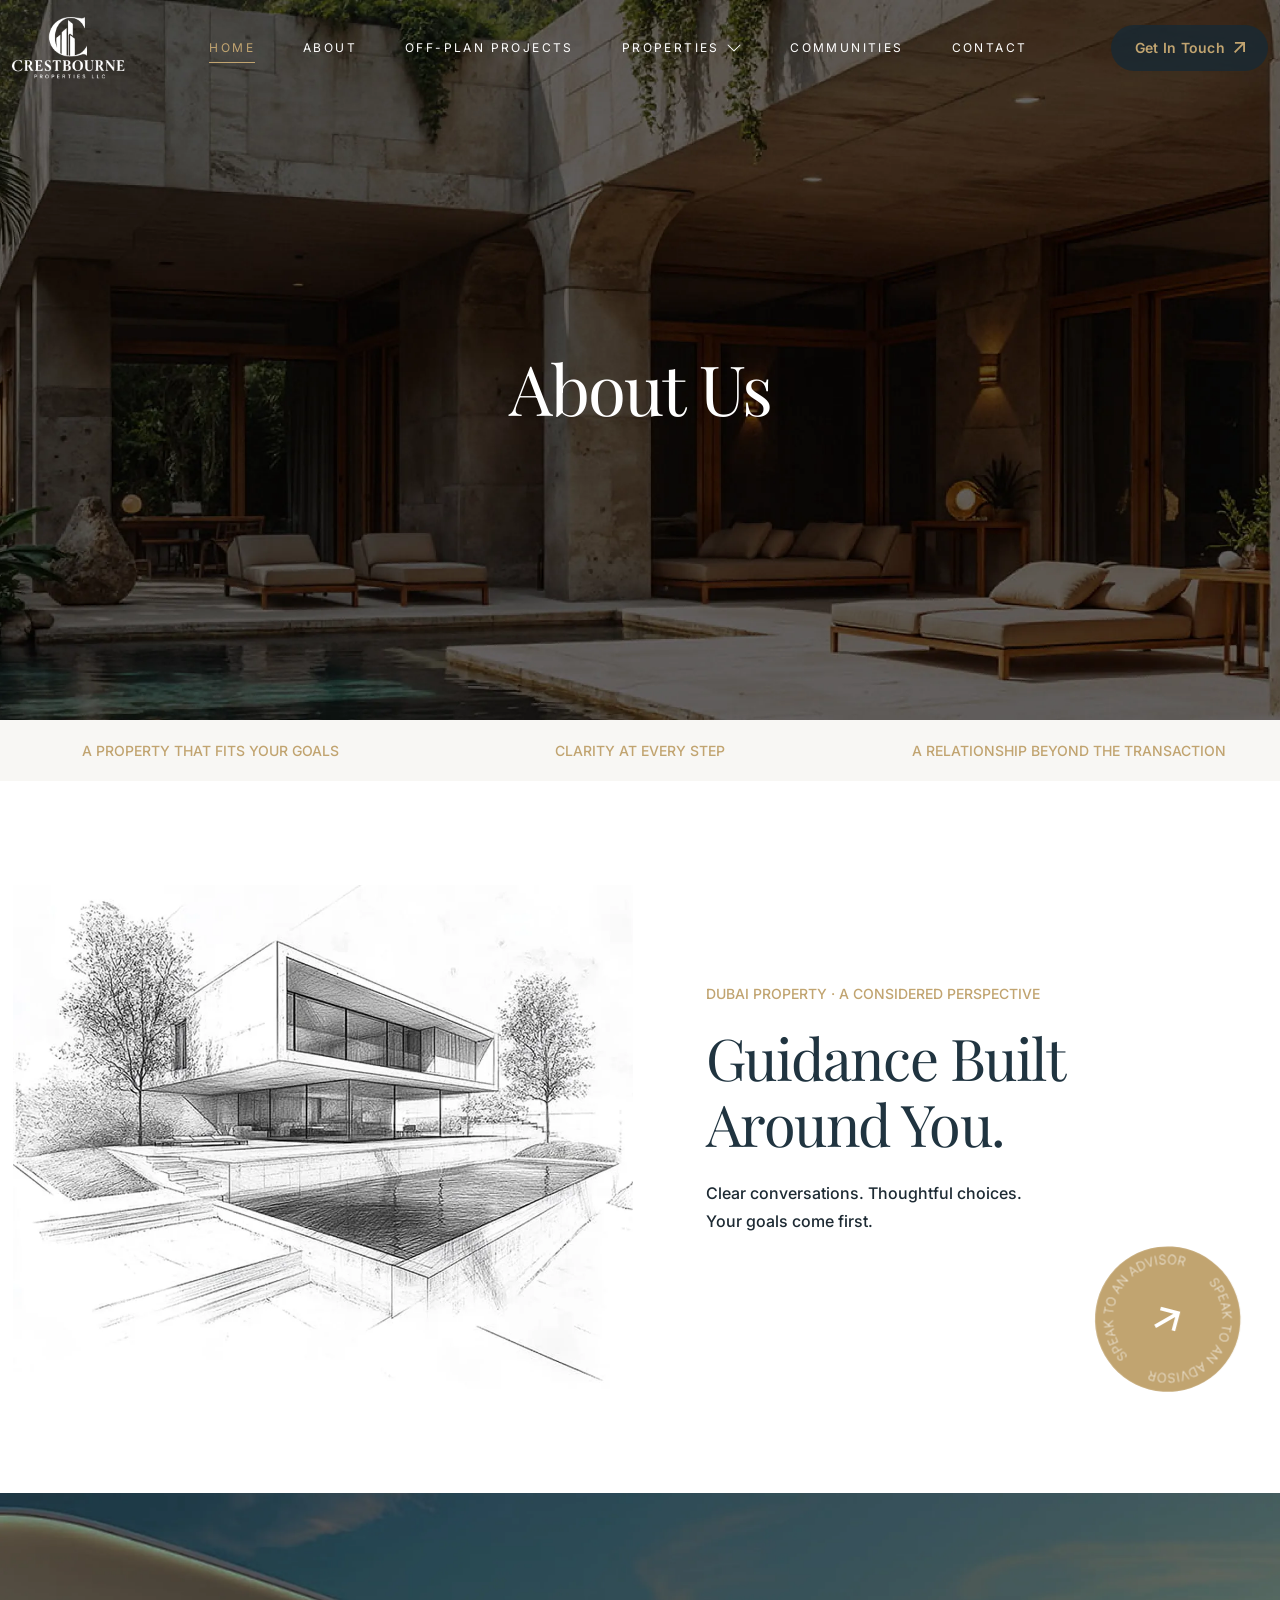
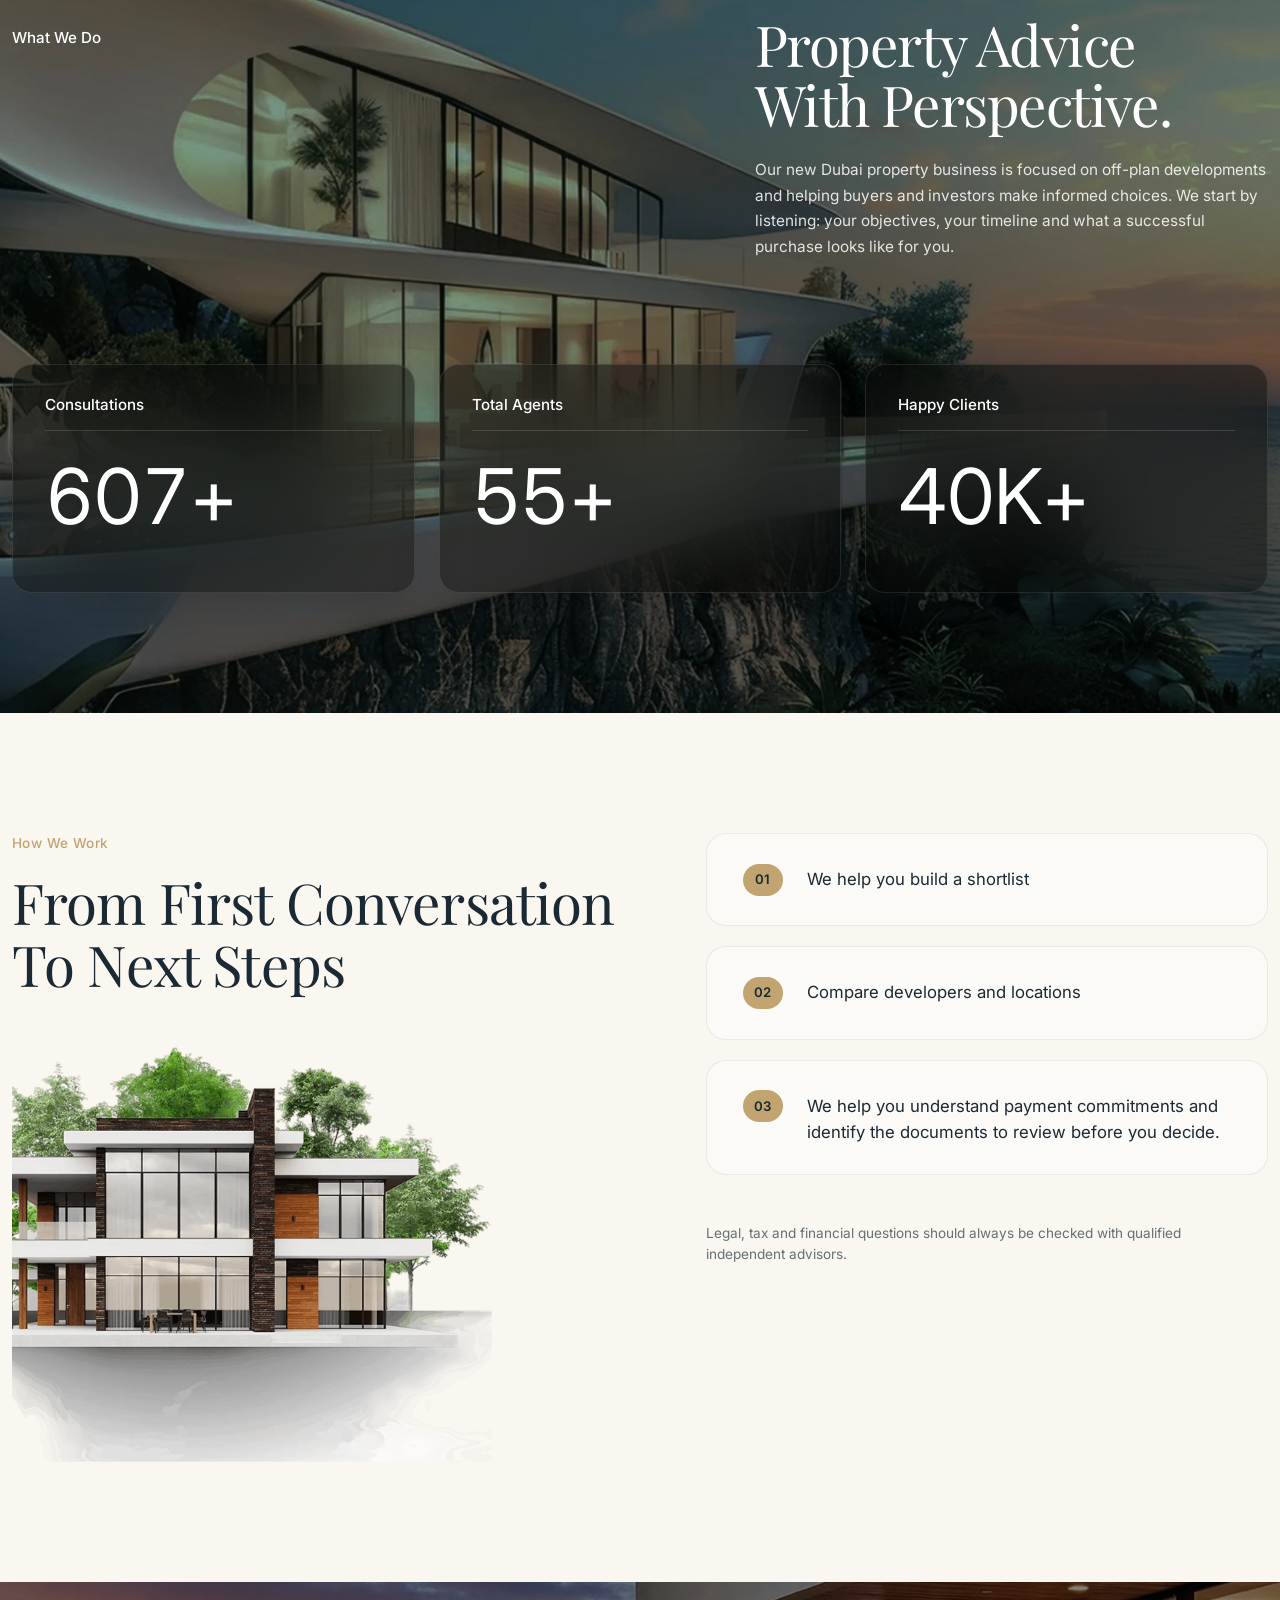
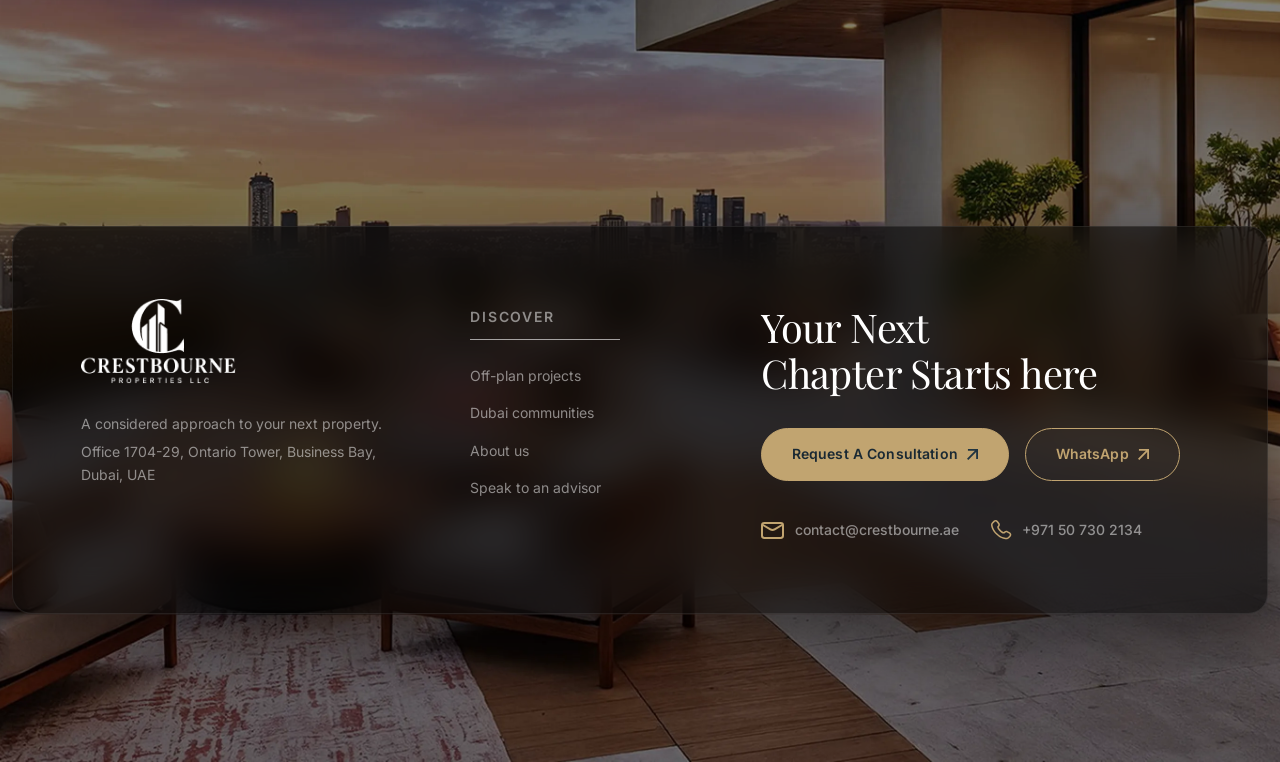
==== commit 0a11e4d6: "about use page 50% done" ====
--- a/about.html
+++ b/about.html
@@ -223,20 +223,23 @@
 
                 <!-- Left Column: Architectural Sketch -->
                 <div class="guidance-section__media" data-aos="fade-right" data-aos-delay="150">
-                    <img src="assets/images/about/guidance-section-bg.webp" alt="Architectural sketch of a contemporary Dubai villa"
-                        class="guidance-section__image">
+                    <img src="assets/images/about/guidance-bg.webp"
+                        alt="Architectural sketch of a contemporary Dubai villa" class="guidance-section__image">
                 </div>
 
                 <!-- Right Column: Editorial Copy & Floating Advisor Badge -->
                 <div class="guidance-section__content">
-                    <p class="guidance-section__eyebrow" data-aos="fade-up" data-aos-delay="100">Dubai Property &middot; A Considered Perspective</p>
-                    <h2 class="guidance-section__title" data-aos="fade-up" data-aos-delay="150">Guidance Built<br class="d-none d-md-none d-lg-block d-xl-block">Around You.</h2>
+                    <p class="guidance-section__eyebrow" data-aos="fade-up" data-aos-delay="100">Dubai Property &middot;
+                        A Considered Perspective</p>
+                    <h2 class="guidance-section__title" data-aos="fade-up" data-aos-delay="150">Guidance Built<br
+                            class="d-none d-md-none d-lg-block d-xl-block">Around You.</h2>
                     <p class="guidance-section__description" data-aos="fade-up" data-aos-delay="200">
                         Clear conversations. Thoughtful choices. Your goals come first.
                     </p>
 
                     <!-- Reuses your .advisor-badge rotating SVG ring pattern -->
-                    <a href="#contact" class="advisor-badge advisor-badge--gold" data-aos="fade-up" data-aos-delay="250" aria-label="Speak to an advisor">
+                    <a href="#contact" class="advisor-badge advisor-badge--gold" data-aos="fade-up" data-aos-delay="250"
+                        aria-label="Speak to an advisor">
                         <svg class="advisor-badge__figma-svg" width="220" height="220" viewBox="0 0 220 220" fill="none"
                             xmlns="http://www.w3.org/2000/svg">
                             <foreignObject x="-28.2261" y="-27.7488" width="275.812" height="275.812">
@@ -286,6 +289,141 @@
     <!-- =====================================================================
       GUIDANCE SECTION
 ====================================================================== -->
+
+    <!-- =====================================================================
+      PERSPECTIVE SECTION
+====================================================================== -->
+    <section class="perspective-section" aria-labelledby="perspectiveHeading">
+        <!-- Full-Bleed Architectural Background Image & Overlay (Kept static so backdrop-filter blurs smoothly) -->
+        <div class="perspective-section__backdrop" aria-hidden="true">
+            <img src="assets/images/about/perspective-bg.webp" alt="" class="perspective-section__bg-image"
+                loading="lazy" />
+            <div class="perspective-section__overlay"></div>
+        </div>
+
+        <div class="container-xl perspective-section__container">
+            <!-- Top Row: Left Eyebrow + Right Headline & Copy (Matches homepage 0 / 120 / 240 AOS cascade) -->
+            <div class="perspective-section__top">
+                <div class="perspective-section__left">
+                    <p class="perspective-section__eyebrow" data-aos="fade-up" data-aos-delay="0">
+                        What We Do
+                    </p>
+                </div>
+
+                <div class="perspective-section__right">
+                    <h2 class="perspective-section__title" id="perspectiveHeading" data-aos="fade-up"
+                        data-aos-delay="120">
+                        Property Advice<br />With Perspective.
+                    </h2>
+                    <p class="perspective-section__description" data-aos="fade-up" data-aos-delay="240">
+                        Our new Dubai property business is focused on off-plan developments and helping buyers and
+                        investors make informed choices. We start by listening: your objectives, your timeline and what
+                        a successful purchase looks like for you.
+                    </p>
+                </div>
+            </div>
+
+            <!-- Bottom Row: 3 Frosted Glass Metric Cards (Matches homepage 150 / 300 / 450 3-card cascade) -->
+            <div class="perspective-section__stats">
+                <article class="perspective-stat-card" data-aos="fade-up" data-aos-delay="120">
+                    <div class="perspective-stat-card__header">
+                        <span class="perspective-stat-card__label">Consultations</span>
+                    </div>
+                    <div class="perspective-stat-card__value">
+                        <span class="counter-value" data-target="985" data-count="985">985</span>+
+                    </div>
+                </article>
+
+                <article class="perspective-stat-card" data-aos="fade-up" data-aos-delay="240">
+                    <div class="perspective-stat-card__header">
+                        <span class="perspective-stat-card__label">Total Agents</span>
+                    </div>
+                    <div class="perspective-stat-card__value">
+                        <span class="counter-value" data-target="90" data-count="90">90</span>+
+                    </div>
+                </article>
+
+                <article class="perspective-stat-card" data-aos="fade-up" data-aos-delay="360">
+                    <div class="perspective-stat-card__header">
+                        <span class="perspective-stat-card__label">Happy Clients</span>
+                    </div>
+                    <div class="perspective-stat-card__value">
+                        <span class="counter-value" data-target="65" data-count="65">65</span>K+
+                    </div>
+                </article>
+            </div>
+        </div>
+    </section>
+    <!-- =====================================================================
+      PERSPECTIVE SECTION
+====================================================================== -->
+
+    <section class="workflow-section" aria-labelledby="workflowHeading">
+        <div class="container-xl workflow-section__container">
+            <div class="workflow-section__grid">
+
+                <!-- Left Column: Branding, Hero Headline & Image -->
+                <div class="workflow-section__content">
+                    <p class="workflow-section__eyebrow" data-aos="fade-up" data-aos-delay="0">
+                        How We Work
+                    </p>
+                    <h2 class="workflow-section__title" id="workflowHeading" data-aos="fade-up" data-aos-delay="120">
+                        From First Conversation To Next Steps
+                    </h2>
+
+                    <!-- Architectural Architectural Render Frame (Matches homepage/AOS defaults) -->
+                    <div class="workflow-section__media" data-aos="fade-up" data-aos-delay="240">
+                        <img src="assets/images/about/workflow-bg.webp"
+                            alt="Contemporary multi-story Dubai residential villa with natural wood panels"
+                            class="workflow-section__image" loading="lazy">
+                    </div>
+                </div>
+
+                <!-- Right Column: Interactive Sequence Timeline & Footnote -->
+                <div class="workflow-section__timeline">
+                    <div class="workflow-timeline" role="list">
+
+                        <!-- Sequence 01 -->
+                        <article class="workflow-card" role="listitem" data-aos="fade-left" data-aos-delay="150">
+                            <div class="workflow-card__inner">
+                                <div class="workflow-card__badge" aria-hidden="true">01</div>
+                                <h3 class="workflow-card__text">We help you build a shortlist</h3>
+                            </div>
+                        </article>
+
+                        <!-- Sequence 02 -->
+                        <article class="workflow-card" role="listitem" data-aos="fade-left" data-aos-delay="250">
+                            <div class="workflow-card__inner">
+                                <div class="workflow-card__badge" aria-hidden="true">02</div>
+                                <h3 class="workflow-card__text">Compare developers and locations</h3>
+                            </div>
+                        </article>
+
+                        <!-- Sequence 03 -->
+                        <article class="workflow-card" role="listitem" data-aos="fade-left" data-aos-delay="350">
+                            <div class="workflow-card__inner">
+                                <div class="workflow-card__badge" aria-hidden="true">03</div>
+                                <p class="workflow-card__text">
+                                    We help you understand payment commitments and identify the documents to review
+                                    before you decide.
+                                </p>
+                            </div>
+                        </article>
+
+                    </div>
+
+                    <!-- Footnote (Delay sequenced at the end of cards) -->
+                    <p class="workflow-section__footnote" data-aos="fade-up" data-aos-delay="450">
+                        Legal, tax and financial questions should always be checked with qualified independent advisors.
+                    </p>
+                </div>
+
+            </div>
+        </div>
+    </section>
+
+
+
     <!-- =====================================================================
      SITE FOOTER
 ====================================================================== -->
@@ -433,8 +571,70 @@
     <script src="assets/js/aos.js"></script>
 
 
-
     <script>
+        /* ------------------------------------------------------------------------
+           Perspective Section — Count-Up Only When Numbers Are Visibly Rendered
+        ------------------------------------------------------------------------ */
+        document.addEventListener('DOMContentLoaded', () => {
+            const counters = document.querySelectorAll('.perspective-section .counter-value');
+            if (!counters.length) return;
+
+            const animateCounter = (el) => {
+                if (el.dataset.counted === 'true') return;
+                el.dataset.counted = 'true';
+
+                const target = parseInt(el.dataset.target || el.dataset.count, 10) || 0;
+                const duration = 1400; // Matches your 1200ms AOS glide
+                const startTime = performance.now();
+
+                const update = (now) => {
+                    const elapsed = now - startTime;
+                    const progress = Math.min(elapsed / duration, 1);
+                    const eased = Math.sin((progress * Math.PI) / 2); // ease-out-sine
+
+                    el.textContent = Math.round(target * eased);
+
+                    if (progress < 1) {
+                        requestAnimationFrame(update);
+                    } else {
+                        el.textContent = target;
+                    }
+                };
+
+                requestAnimationFrame(update);
+            };
+
+            const observer = new IntersectionObserver((entries, obs) => {
+                entries.forEach((entry) => {
+                    if (!entry.isIntersecting) return;
+
+                    const el = entry.target;
+                    const aosCard = el.closest('[data-aos]');
+
+                    // Wait until the parent card is visibly faded in before counting
+                    if (aosCard && !aosCard.classList.contains('aos-animate')) {
+                        const waitForVisible = setInterval(() => {
+                            if (aosCard.classList.contains('aos-animate')) {
+                                clearInterval(waitForVisible);
+                                setTimeout(() => animateCounter(el), 150);
+                            }
+                        }, 50);
+                    } else {
+                        animateCounter(el);
+                    }
+
+                    obs.unobserve(el);
+                });
+            }, {
+                threshold: 0.5, // At least 50% of the number element is inside the viewport
+                rootMargin: '0px 0px -80px 0px'
+            });
+
+            counters.forEach((counter) => observer.observe(counter));
+        });
+    </script>
+    <script>
+
         /* ------------------------------------------------------------------------
       10. AOS (Animate On Scroll) — Smooth Luxury Preset
    ------------------------------------------------------------------------ */
--- a/assets/css/about.css
+++ b/assets/css/about.css
@@ -174,9 +174,9 @@
   transition: transform var(--transition-base);
 }
 
-.advisor-badge:hover svg.advisor-badge__figma-svg{
+.advisor-badge:hover svg.advisor-badge__figma-svg {
   transform: scale(1.04);
-   transition: transform var(--transition-base);
+  transition: transform var(--transition-base);
 }
 
 .advisor-badge__figma-svg {
@@ -184,7 +184,7 @@
   width: 100%;
   height: 100%;
   overflow: visible;
-   transition: transform var(--transition-base);
+  transition: transform var(--transition-base);
 }
 
 /* Rotates ONLY the curved text ring around the exact center (110, 110) of the 220x220 SVG */
@@ -302,4 +302,352 @@
 
 /* ==========================================================================
    GUIDANCE SECTION ("GUIDANCE BUILT AROUND YOU.")
-   ========================================================================== */+   ========================================================================== */
+
+/* ==========================================================================
+    WHAT WE DO / PERSPECTIVE SECTION
+   ========================================================================== */
+
+.perspective-section {
+  position: relative;
+  min-height: 820px;
+  display: flex;
+  align-items: center;
+  padding: 6.5rem 0;
+  background-color: var(--color-dark);
+  color: var(--color-white);
+  overflow: hidden;
+}
+
+.perspective-section__backdrop {
+  position: absolute;
+  inset: 0;
+  z-index: 1;
+}
+
+.perspective-section__bg-image {
+  width: 100%;
+  height: 100%;
+  object-fit: cover;
+  object-position: center;
+}
+
+.perspective-section__overlay {
+  position: absolute;
+  inset: 0;
+  /* background:
+    linear-gradient(90deg,
+      rgba(18, 28, 34, 0.42) 0%,
+      rgba(18, 28, 34, 0.56) 55%,
+      rgba(18, 28, 34, 0.72) 100%),
+    linear-gradient(180deg,
+      rgba(18, 28, 34, 0.35) 0%,
+      rgba(18, 28, 34, 0.15) 45%,
+      rgba(18, 28, 34, 0.65) 100%);
+  */
+}
+
+.perspective-section__container {
+  position: relative;
+  z-index: 2;
+  width: 100%;
+  max-width: var(--container-width);
+}
+
+/* Top Split Row: Left Label ("What We Do") + Right Editorial Content */
+.perspective-section__top {
+  display: grid;
+  grid-template-columns: 1.15fr 0.85fr;
+  align-items: start;
+  gap: 3rem;
+  margin-bottom: 6.5rem;
+}
+
+.perspective-section__eyebrow {
+  margin: 0.75rem 0 0;
+  font-family: var(--font-primary);
+  font-size: clamp(0.85rem, 1.4vw, 0.95rem);
+  font-weight: var(--fw-medium);
+  color: var(--color-white);
+}
+
+.perspective-section__right {
+  max-width: 34rem;
+}
+
+.perspective-section__title {
+  margin: 0 0 1.35rem;
+  font-family: var(--font-secondary);
+  font-size: clamp(2.5rem, 4.4vw, 4.25rem);
+  font-weight: var(--fw-regular);
+  line-height: 1.08;
+  letter-spacing: -1.44px;
+  color: var(--color-white);
+}
+
+.perspective-section__description {
+  margin: 0;
+  font-family: var(--font-primary);
+  font-size: clamp(0.875rem, 1.4vw, 0.96rem);
+  font-weight: var(--fw-regular);
+  line-height: 1.68;
+  color: var(--color-white-muted);
+}
+
+/* Bottom Row: 3 Frosted Glass Stat Cards */
+.perspective-section__stats {
+  display: grid;
+  grid-template-columns: repeat(3, 1fr);
+  gap: 1.5rem;
+}
+
+.perspective-stat-card {
+  padding: 1.75rem 2rem 3.5rem;
+  border-radius: 20px;
+  background: #00000061;
+  border: 1px solid rgba(255, 255, 255, 0.1);
+  backdrop-filter: blur(50px);
+  -webkit-backdrop-filter: blur(18px);
+  box-shadow: 0 20px 44px rgba(10, 18, 24, 0.28);
+  transition: transform var(--transition-smooth), border-color var(--transition-base), background-color var(--transition-base);
+}
+
+.perspective-stat-card:hover {
+  transform: translateY(-4px);
+  border-color: rgba(193, 164, 112, 0.45);
+}
+
+.perspective-stat-card__header {
+  padding-bottom: 0.8rem;
+  margin-bottom: 1.75rem;
+  border-bottom: 1px solid rgba(255, 255, 255, 0.14);
+}
+
+.perspective-stat-card__label {
+  display: block;
+  font-family: var(--font-primary);
+  font-size: clamp(0.85rem, 1.3vw, 0.95rem);
+  font-weight: var(--fw-medium);
+  color: var(--color-white);
+}
+
+.perspective-stat-card__value {
+  font-family: var(--font-primary);
+  font-variant-numeric: tabular-nums;
+  font-size: clamp(2.85rem, 6vw, 5rem);
+  font-weight: var(--fw-regular);
+  line-height: 1;
+  letter-spacing: -2px;
+  color: var(--color-white);
+}
+
+/* Responsive Overrides */
+@media (max-width: 991.98px) {
+  .perspective-section {
+    min-height: auto;
+    padding: 4.5rem 0;
+  }
+
+  .perspective-section__top {
+    grid-template-columns: 1fr;
+    gap: 1.25rem;
+    margin-bottom: 3.5rem;
+  }
+
+  .perspective-section__eyebrow {
+    margin-top: 0;
+  }
+
+  .perspective-section__stats {
+    grid-template-columns: repeat(3, 1fr);
+    gap: 1rem;
+  }
+
+  .perspective-stat-card {
+    padding: 1.5rem 1.5rem 1.85rem;
+  }
+}
+
+@media (max-width: 767.98px) {
+  .perspective-section__stats {
+    grid-template-columns: 1fr;
+    gap: 1.15rem;
+  }
+}
+
+@media (max-width: 575.98px) {
+  .perspective-section {
+    padding: 3.75rem 0;
+  }
+
+  .perspective-section__title {
+    letter-spacing: -0.8px;
+  }
+}
+
+/* ==========================================================================
+   WHAT WE DO / PERSPECTIVE SECTION
+   ========================================================================== */
+
+/* ==========================================================================
+   HOW WE WORK / WORKFLOW SECTION
+   ========================================================================== */
+
+.workflow-section {
+  padding: 7.5rem 0;
+  background-color: var(--color-background-warm, #FAF6F0);
+  /* Warm off-white */
+  color: var(--color-dark, #162933);
+  overflow: hidden;
+}
+
+.workflow-section__container {
+  max-width: var(--container-width, 1320px);
+}
+
+.workflow-section__grid {
+  display: grid;
+  grid-template-columns: 1.05fr 0.95fr;
+  gap: 4.5rem;
+  align-items: start;
+}
+
+/* Left Column Styling */
+.workflow-section__content {
+  display: flex;
+  flex-direction: column;
+}
+
+.workflow-section__eyebrow {
+  margin: 0 0 1rem;
+  font-family: var(--font-primary, 'Inter', sans-serif);
+  font-size: clamp(0.75rem, 1.2vw, 0.85rem);
+  font-weight: 500;
+  text-transform: capitalize;
+  letter-spacing: 0.03em;
+  color: var(--color-muted-gold, #C1A470);
+}
+
+.workflow-section__title {
+  margin: 0 0 3rem;
+  font-family: var(--font-secondary, 'Playfair Display', serif);
+  font-size: clamp(2.5rem, 4.4vw, 4.5rem);
+  font-weight: 400;
+  line-height: 1.1;
+  letter-spacing: -0.015em;
+  color: var(--color-dark, #162933);
+}
+
+.workflow-section__media {
+  position: relative;
+  width: 100%;
+  margin-top: auto;
+}
+
+.workflow-section__image {
+  display: block;
+  width: 100%;
+  height: auto;
+  max-width: 480px;
+  object-fit: contain;
+}
+
+/* Right Column & Timeline Timeline Cards Styling */
+.workflow-section__timeline {
+  display: flex;
+  flex-direction: column;
+  gap: 2.5rem;
+}
+
+.workflow-timeline {
+  display: flex;
+  flex-direction: column;
+  gap: 1.25rem;
+}
+
+/* Frosty Warm Step Card */
+.workflow-card {
+  background: var(--color-white-translucent, rgba(255, 255, 255, 0.45));
+  border: 1px solid rgba(22, 41, 51, 0.08);
+  border-radius: 20px;
+  transition: transform 0.4s cubic-bezier(0.25, 1, 0.5, 1),
+    box-shadow 0.4s cubic-bezier(0.25, 1, 0.5, 1),
+    border-color 0.3s ease;
+}
+
+.workflow-card:hover {
+  transform: translateY(-3px);
+  border-color: var(--color-muted-gold, #C1A470);
+  box-shadow: 0 12px 30px rgba(22, 41, 51, 0.03);
+  background: var(--color-white, #FFFFFF);
+}
+
+.workflow-card__inner {
+  display: flex;
+  align-items: flex-start;
+  gap: 1.5rem;
+  padding: 1.85rem 2.25rem;
+}
+
+/* Badge/Number Circle */
+.workflow-card__badge {
+  display: flex;
+  align-items: center;
+  justify-content: center;
+  flex-shrink: 0;
+  width: 40px;
+  height: 32px;
+  background-color: var(--color-muted-gold-bg, #C1A470);
+  color: var(--color-dark-text, #162933);
+  border-radius: 100px;
+  font-family: var(--font-primary, 'Inter', sans-serif);
+  font-size: 0.825rem;
+  font-weight: 600;
+}
+
+/* Inner Text styling (Pill Row Content) */
+.workflow-card__text {
+  margin: 0.15rem 0 0;
+  font-family: var(--font-primary, 'Inter', sans-serif);
+  font-size: clamp(0.95rem, 1.4vw, 1.05rem);
+  font-weight: 400;
+  line-height: 1.55;
+  color: var(--color-dark, #162933);
+}
+
+.workflow-section__footnote {
+  margin: 0.5rem 0 0;
+  font-family: var(--font-primary, 'Inter', sans-serif);
+  font-size: clamp(0.75rem, 1.2vw, 0.85rem);
+  line-height: 1.5;
+  color: rgba(22, 41, 51, 0.65);
+  max-width: 32rem;
+}
+
+/* Responsive Adaptive Styling (768px-992px & under) */
+@media (max-width: 991.98px) {
+  .workflow-section {
+    padding: 5rem 0;
+  }
+
+  .workflow-section__grid {
+    grid-template-columns: 1fr;
+    gap: 3rem;
+  }
+
+  .workflow-section__title {
+    margin-bottom: 2rem;
+  }
+
+  .workflow-section__media {
+    display: none;
+    /* Inward illustration can hide to optimize smaller vertical flow */
+  }
+}
+
+@media (max-width: 575.98px) {
+  .workflow-card__inner {
+    padding: 1.5rem;
+    gap: 1rem;
+  }
+}
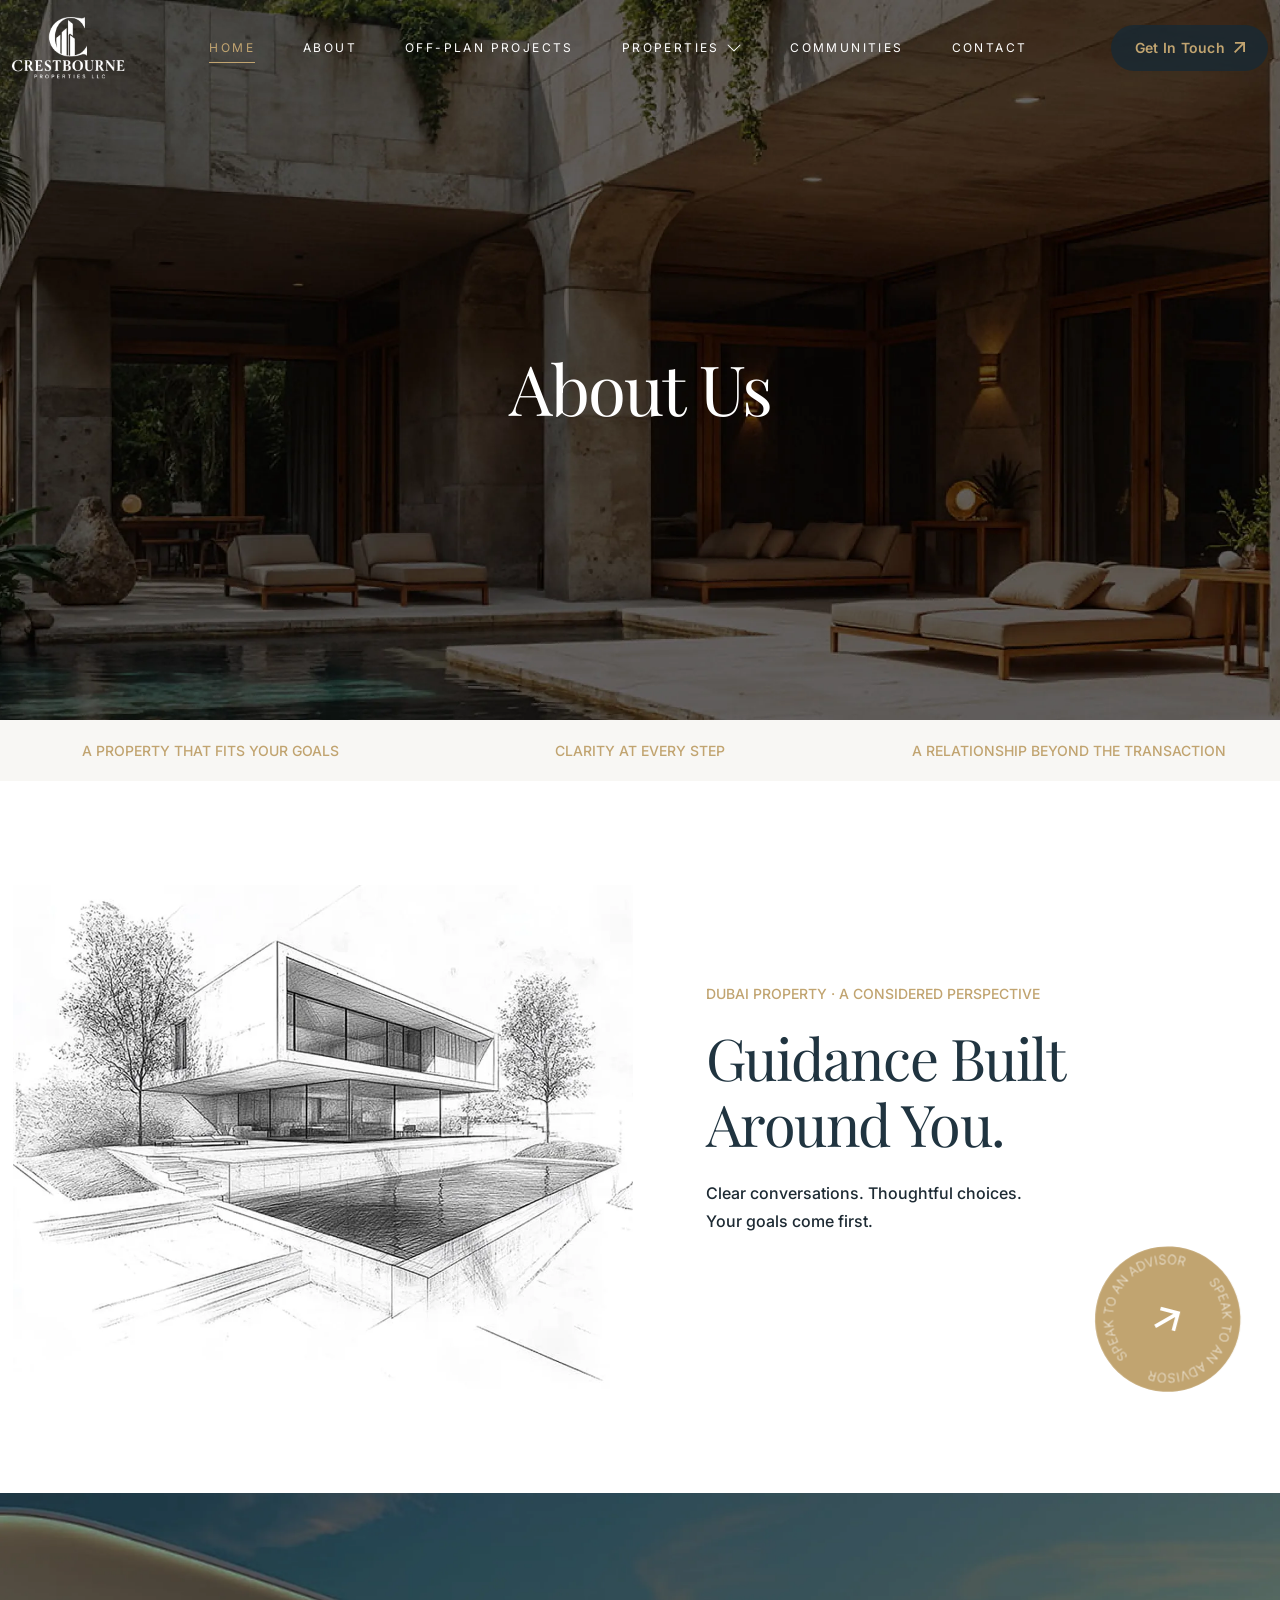
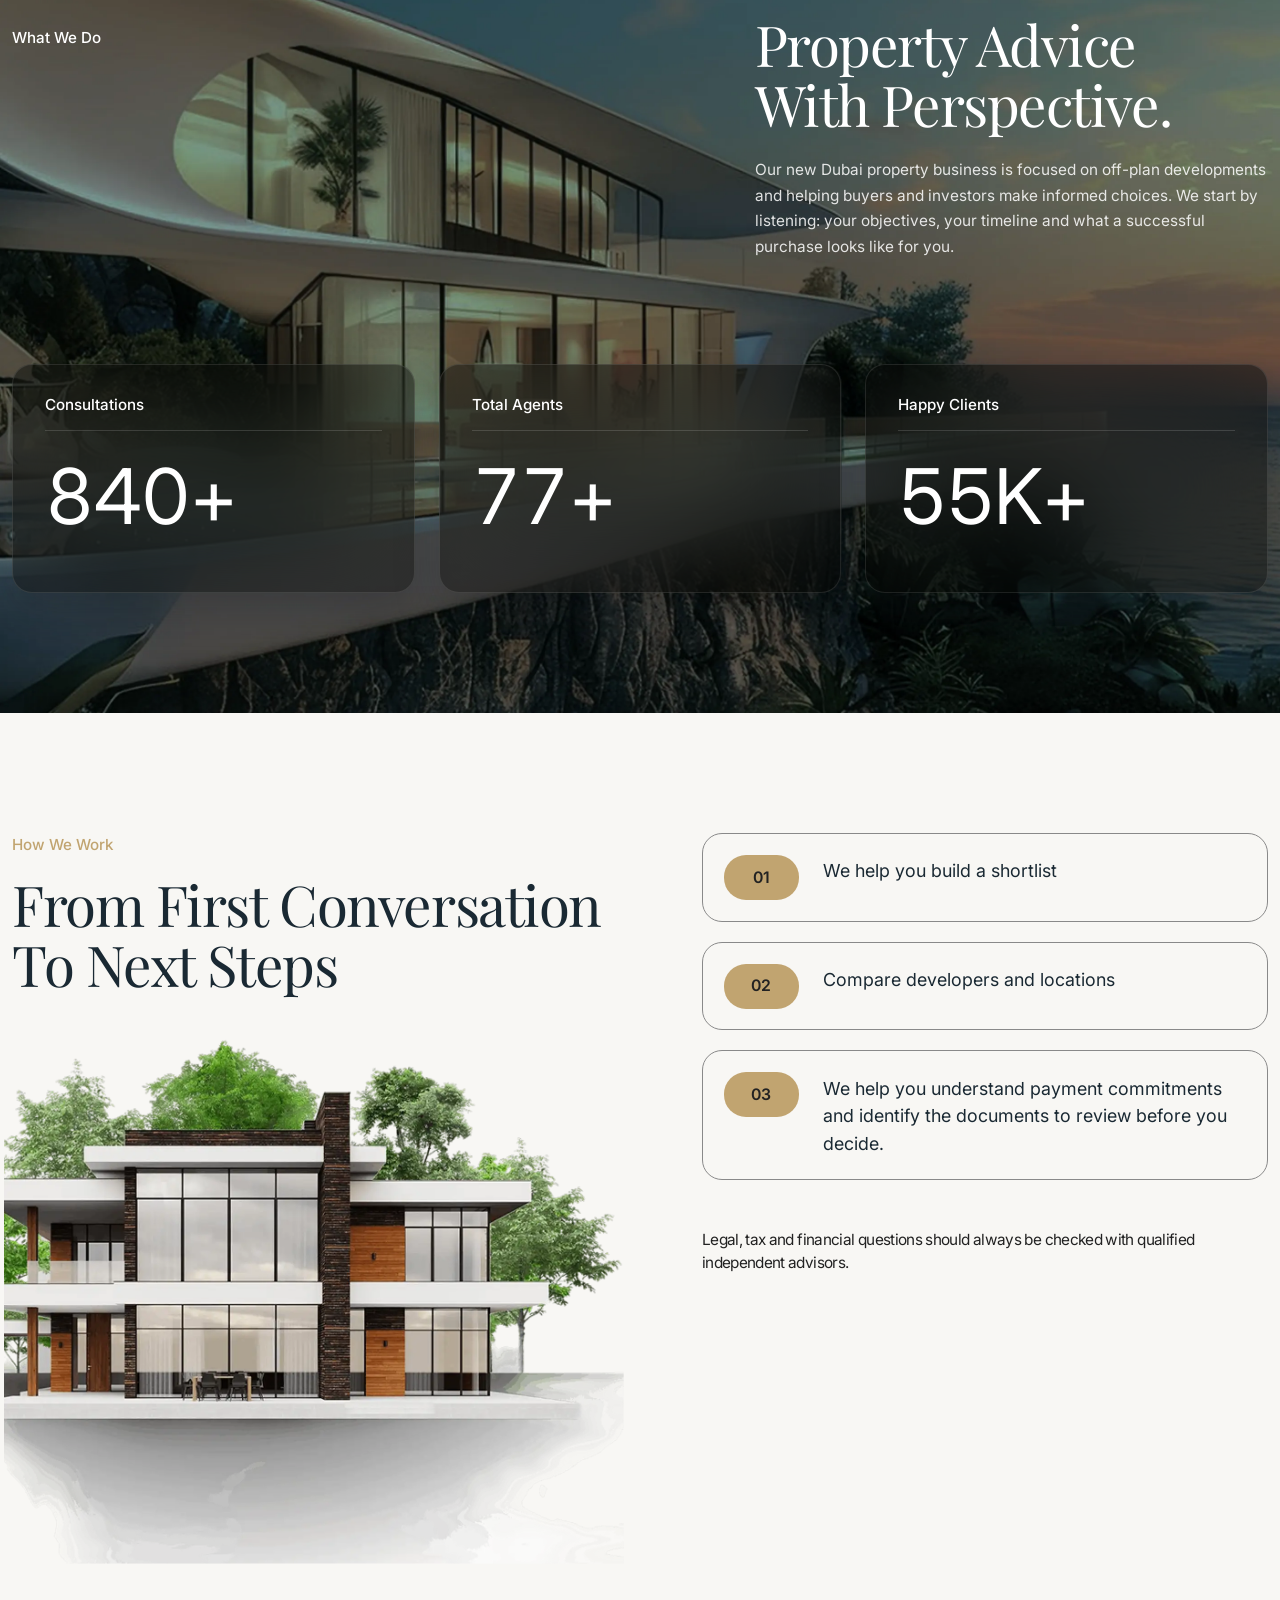
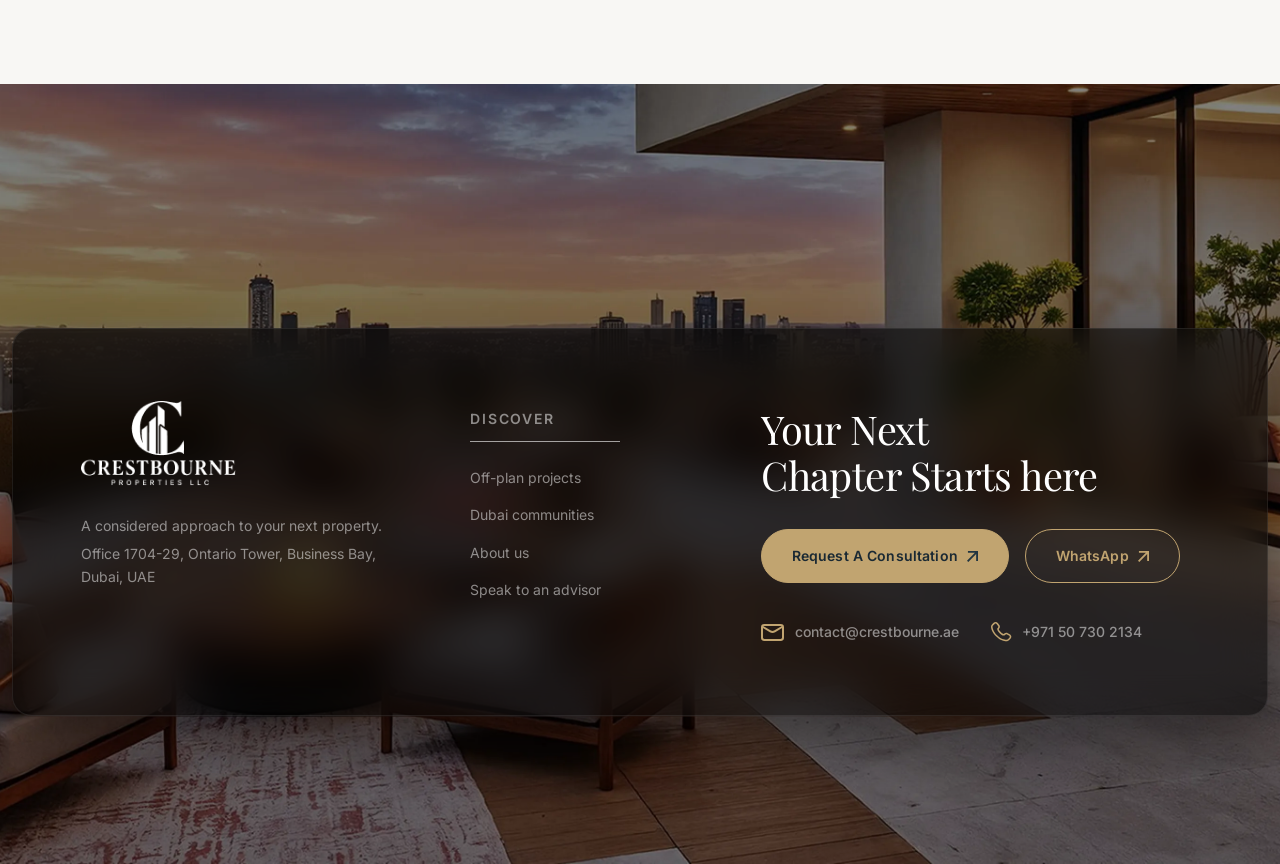
==== commit a0b6b5de: "about us page done" ====
--- a/about.html
+++ b/about.html
@@ -313,7 +313,7 @@
                 <div class="perspective-section__right">
                     <h2 class="perspective-section__title" id="perspectiveHeading" data-aos="fade-up"
                         data-aos-delay="120">
-                        Property Advice<br />With Perspective.
+                        Property Advice <br class="d-none d-md-none d-lg-block d-xl-block"> With Perspective.
                     </h2>
                     <p class="perspective-section__description" data-aos="fade-up" data-aos-delay="240">
                         Our new Dubai property business is focused on off-plan developments and helping buyers and
@@ -357,12 +357,15 @@
     <!-- =====================================================================
       PERSPECTIVE SECTION
 ====================================================================== -->
+    <!-- =====================================================================
+      WORKFLOW SECTION
+====================================================================== -->
 
     <section class="workflow-section" aria-labelledby="workflowHeading">
         <div class="container-xl workflow-section__container">
             <div class="workflow-section__grid">
 
-                <!-- Left Column: Branding, Hero Headline & Image -->
+                <!-- Left Column: Eyebrow, Headline & Flush-Left Image Directly Below -->
                 <div class="workflow-section__content">
                     <p class="workflow-section__eyebrow" data-aos="fade-up" data-aos-delay="0">
                         How We Work
@@ -371,15 +374,15 @@
                         From First Conversation To Next Steps
                     </h2>
 
-                    <!-- Architectural Architectural Render Frame (Matches homepage/AOS defaults) -->
-                    <div class="workflow-section__media" data-aos="fade-up" data-aos-delay="240">
+                    <!-- In normal flow below heading, shifted flush to left viewport edge -->
+                    <div class="workflow-section__media" data-aos="fade-right" data-aos-delay="240">
                         <img src="assets/images/about/workflow-bg.webp"
                             alt="Contemporary multi-story Dubai residential villa with natural wood panels"
                             class="workflow-section__image" loading="lazy">
                     </div>
                 </div>
 
-                <!-- Right Column: Interactive Sequence Timeline & Footnote -->
+                <!-- Right Column: Step Cards & Footnote (Unchanged) -->
                 <div class="workflow-section__timeline">
                     <div class="workflow-timeline" role="list">
 
@@ -412,7 +415,7 @@
 
                     </div>
 
-                    <!-- Footnote (Delay sequenced at the end of cards) -->
+                    <!-- Footnote -->
                     <p class="workflow-section__footnote" data-aos="fade-up" data-aos-delay="450">
                         Legal, tax and financial questions should always be checked with qualified independent advisors.
                     </p>
@@ -421,7 +424,9 @@
             </div>
         </div>
     </section>
-
+    <!-- =====================================================================
+      WORKFLOW SECTION
+====================================================================== -->
 
 
     <!-- =====================================================================
--- a/assets/css/about.css
+++ b/assets/css/about.css
@@ -495,9 +495,7 @@
 
 .workflow-section {
   padding: 7.5rem 0;
-  background-color: var(--color-background-warm, #FAF6F0);
-  /* Warm off-white */
-  color: var(--color-dark, #162933);
+  background-color: #F8F7F4;
   overflow: hidden;
 }
 
@@ -508,11 +506,11 @@
 .workflow-section__grid {
   display: grid;
   grid-template-columns: 1.05fr 0.95fr;
-  gap: 4.5rem;
+  gap: 4rem;
   align-items: start;
 }
 
-/* Left Column Styling */
+/* Left Column: Headline + Image Below */
 .workflow-section__content {
   display: flex;
   flex-direction: column;
@@ -520,39 +518,40 @@
 
 .workflow-section__eyebrow {
   margin: 0 0 1rem;
-  font-family: var(--font-primary, 'Inter', sans-serif);
-  font-size: clamp(0.75rem, 1.2vw, 0.85rem);
-  font-weight: 500;
-  text-transform: capitalize;
-  letter-spacing: 0.03em;
-  color: var(--color-muted-gold, #C1A470);
+  font-family: var(--font-primary);
+  font-size: clamp(0.85rem, 1.4vw, 0.95rem);
+  font-weight: var(--fw-medium);
+  color: var(--color-primary);
 }
 
 .workflow-section__title {
-  margin: 0 0 3rem;
-  font-family: var(--font-secondary, 'Playfair Display', serif);
-  font-size: clamp(2.5rem, 4.4vw, 4.5rem);
-  font-weight: 400;
-  line-height: 1.1;
-  letter-spacing: -0.015em;
-  color: var(--color-dark, #162933);
-}
-
+  margin: 0 0 2.5rem;
+  font-family: var(--font-secondary);
+  font-size: clamp(2.5rem, 4.4vw, 4.25rem);
+  font-weight: var(--fw-regular);
+  line-height: 1.08;
+  letter-spacing: -1.44px;
+  color: var(--color-dark);
+}
+
+/* Sits directly below heading in flow, pulled flush to left edge with 0 padding */
 .workflow-section__media {
   position: relative;
-  width: 100%;
-  margin-top: auto;
+  left: -8px;
+  max-width: 620px;
 }
 
 .workflow-section__image {
   display: block;
   width: 100%;
   height: auto;
-  max-width: 480px;
+  padding: 0;
+  margin: 0;
   object-fit: contain;
-}
-
-/* Right Column & Timeline Timeline Cards Styling */
+  object-position: left bottom;
+}
+
+/* Right Column & Timeline Cards (Unchanged) */
 .workflow-section__timeline {
   display: flex;
   flex-direction: column;
@@ -565,10 +564,9 @@
   gap: 1.25rem;
 }
 
-/* Frosty Warm Step Card */
 .workflow-card {
-  background: var(--color-white-translucent, rgba(255, 255, 255, 0.45));
-  border: 1px solid rgba(22, 41, 51, 0.08);
+  background: var(--color-white-translucent, rgba(255, 255, 255, 0));
+  border: 0.5px solid #898989;
   border-radius: 20px;
   transition: transform 0.4s cubic-bezier(0.25, 1, 0.5, 1),
     box-shadow 0.4s cubic-bezier(0.25, 1, 0.5, 1),
@@ -579,37 +577,35 @@
   transform: translateY(-3px);
   border-color: var(--color-muted-gold, #C1A470);
   box-shadow: 0 12px 30px rgba(22, 41, 51, 0.03);
-  background: var(--color-white, #FFFFFF);
+  /* background: var(--color-white, #FFFFFF); */
 }
 
 .workflow-card__inner {
   display: flex;
   align-items: flex-start;
   gap: 1.5rem;
-  padding: 1.85rem 2.25rem;
-}
-
-/* Badge/Number Circle */
+  padding: 1.3rem 1.3rem;
+}
+
 .workflow-card__badge {
   display: flex;
   align-items: center;
   justify-content: center;
   flex-shrink: 0;
-  width: 40px;
-  height: 32px;
-  background-color: var(--color-muted-gold-bg, #C1A470);
-  color: var(--color-dark-text, #162933);
-  border-radius: 100px;
-  font-family: var(--font-primary, 'Inter', sans-serif);
-  font-size: 0.825rem;
+  width: 75px;
+  height: 45px;
+  background: #C1A470;
+  color: #222222;
+  border-radius: 22px;
+  font-family: var(--font-primary);
+  font-size: 0.99rem;
   font-weight: 600;
 }
 
-/* Inner Text styling (Pill Row Content) */
 .workflow-card__text {
   margin: 0.15rem 0 0;
-  font-family: var(--font-primary, 'Inter', sans-serif);
-  font-size: clamp(0.95rem, 1.4vw, 1.05rem);
+  font-family: var(--font-primary);
+  font-size: clamp(1rem, 1.4vw, 2rem);
   font-weight: 400;
   line-height: 1.55;
   color: var(--color-dark, #162933);
@@ -617,14 +613,15 @@
 
 .workflow-section__footnote {
   margin: 0.5rem 0 0;
-  font-family: var(--font-primary, 'Inter', sans-serif);
-  font-size: clamp(0.75rem, 1.2vw, 0.85rem);
+  font-family: var(--font-primary);
+  font-size: clamp(0.9rem, 1.2vw, 1.5rem);
   line-height: 1.5;
-  color: rgba(22, 41, 51, 0.65);
-  max-width: 32rem;
-}
-
-/* Responsive Adaptive Styling (768px-992px & under) */
+  color: #222222;
+  letter-spacing: -0.64px;
+  max-width: 35rem;
+}
+
+/* Responsive Adaptive Styling */
 @media (max-width: 991.98px) {
   .workflow-section {
     padding: 5rem 0;
@@ -640,14 +637,21 @@
   }
 
   .workflow-section__media {
-    display: none;
-    /* Inward illustration can hide to optimize smaller vertical flow */
+    margin-left: calc(-1 * var(--bs-gutter-x, 0.75rem));
+  }
+
+  .workflow-card__badge {
+    font-size: 0.88rem;
   }
 }
 
 @media (max-width: 575.98px) {
   .workflow-card__inner {
-    padding: 1.5rem;
+    padding: 1.2rem 1rem;
     gap: 1rem;
   }
-}+}
+
+/* ==========================================================================
+   HOW WE WORK / WORKFLOW SECTION
+   ========================================================================== */
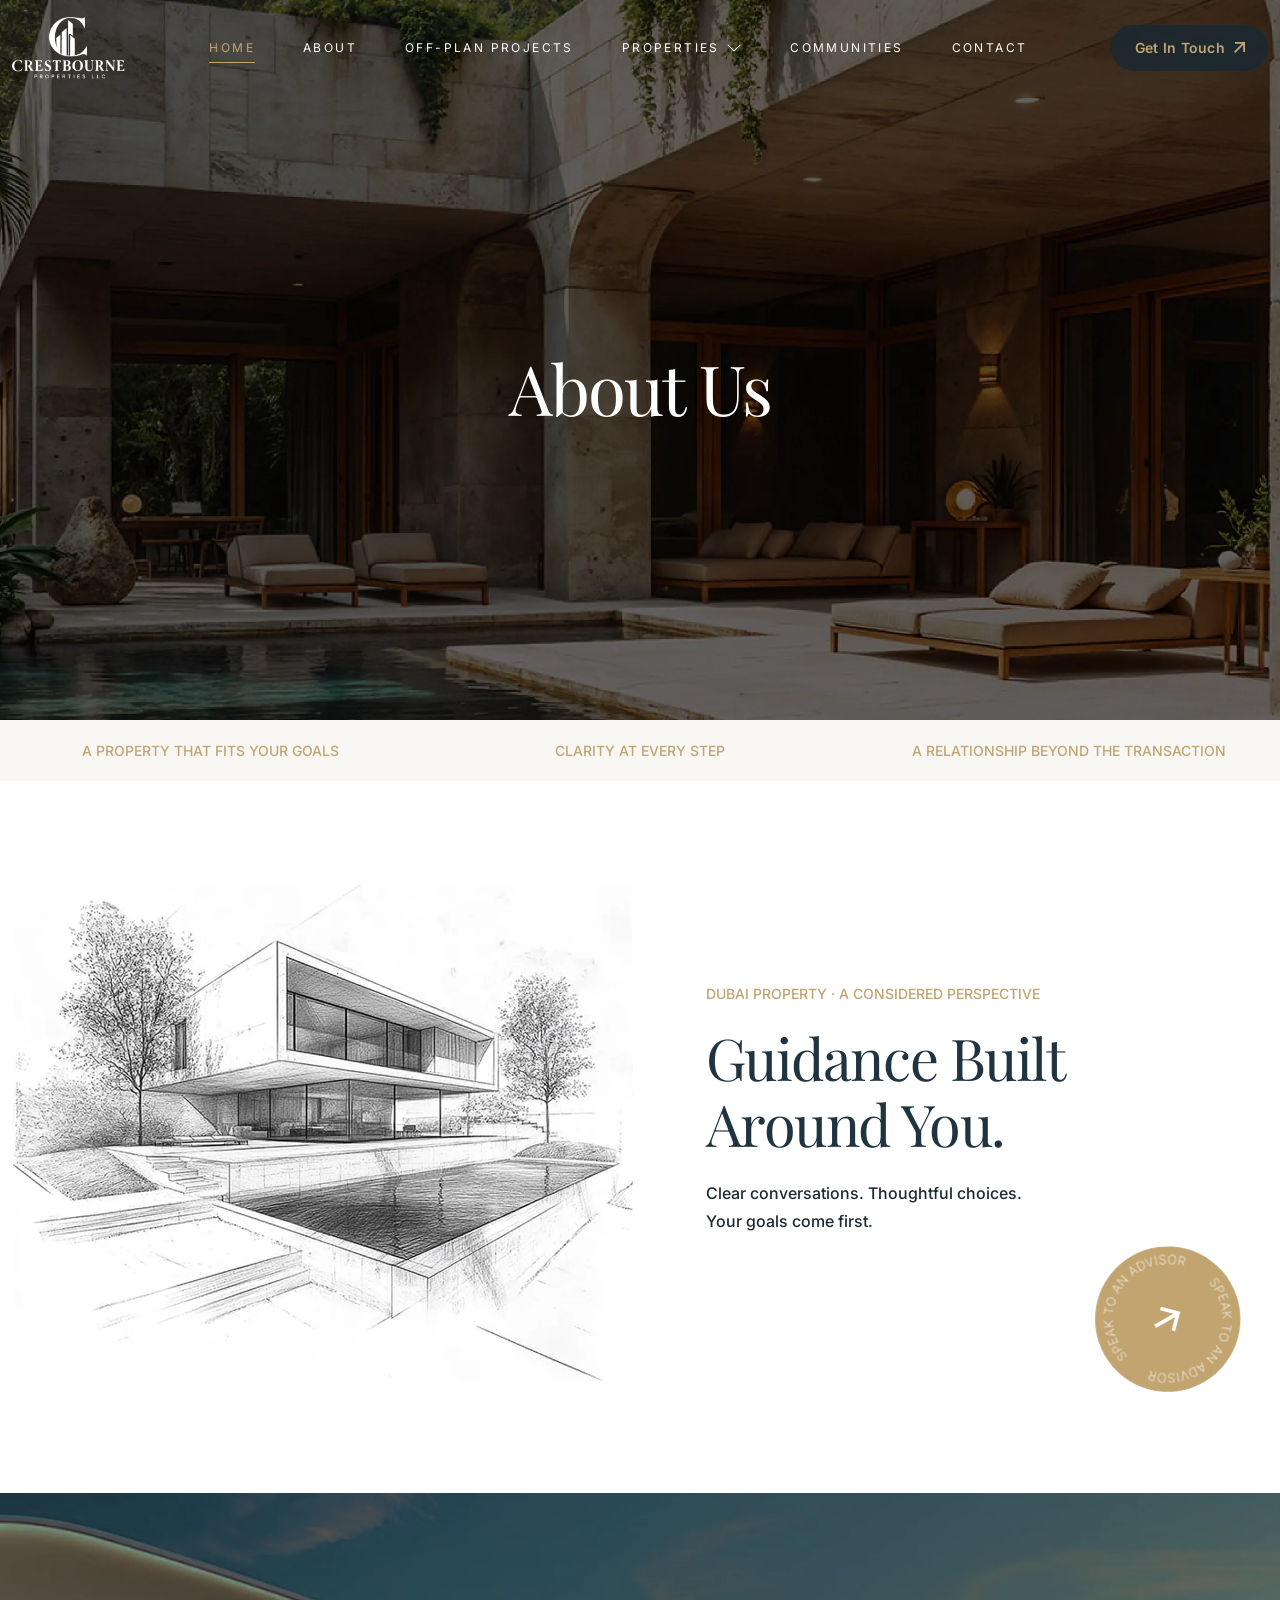
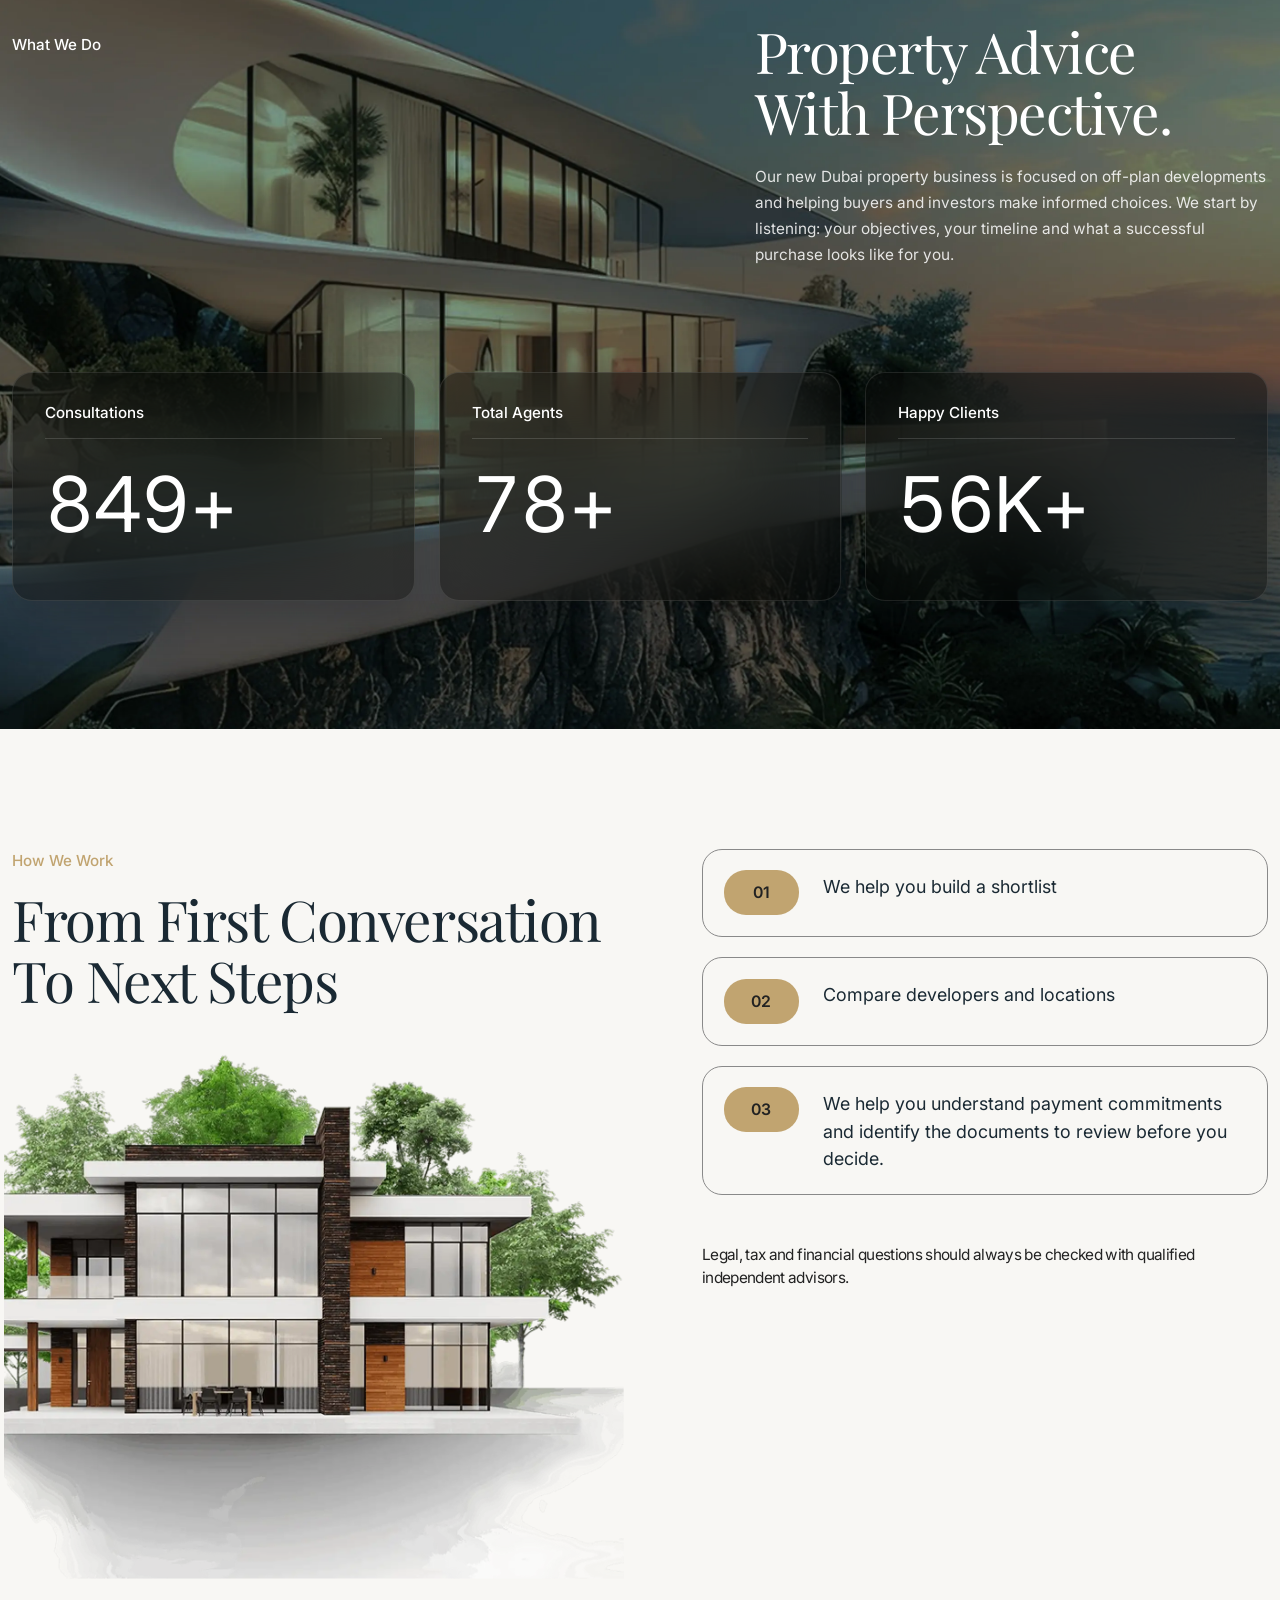
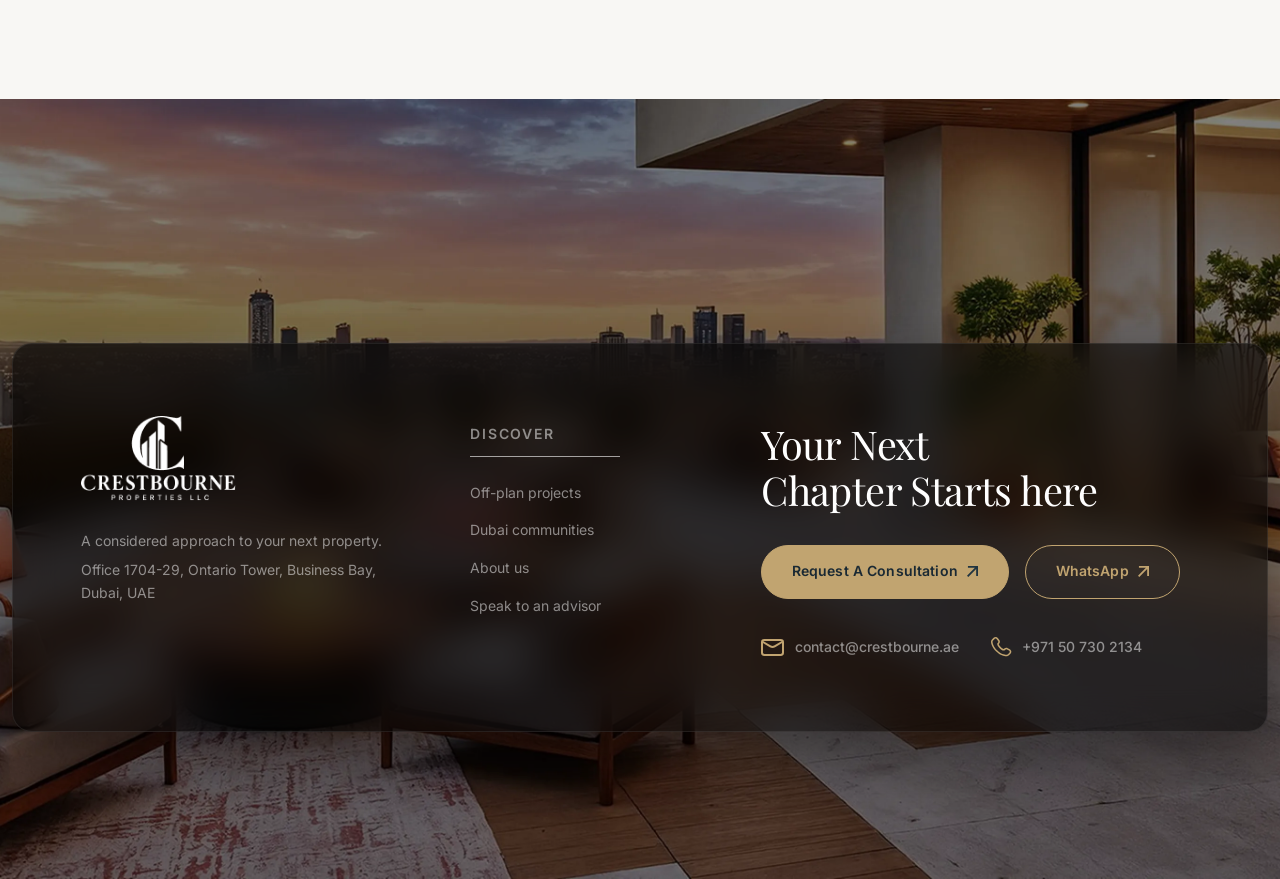
==== commit df8bf8ab: "about us page done" ====
--- a/about.html
+++ b/about.html
@@ -182,7 +182,7 @@
             <!-- Centered Editorial Title -->
             <div class="container-xl page-hero__container">
                 <div class="page-hero__content">
-                    <h1 class="page-hero__title" id="pageHeroHeading" data-aos="fade-up" data-aos-delay="180">
+                    <h1 class="page-hero__title" id="pageHeroHeading" data-aos="fade-up" data-aos-delay="250">
                         About Us
                     </h1>
                 </div>
@@ -222,7 +222,7 @@
             <div class="guidance-section__grid">
 
                 <!-- Left Column: Architectural Sketch -->
-                <div class="guidance-section__media" data-aos="fade-right" data-aos-delay="150">
+                <div class="guidance-section__media" data-aos="fade-right" data-aos-delay="250">
                     <img src="assets/images/about/guidance-bg.webp"
                         alt="Architectural sketch of a contemporary Dubai villa" class="guidance-section__image">
                 </div>
@@ -231,14 +231,14 @@
                 <div class="guidance-section__content">
                     <p class="guidance-section__eyebrow" data-aos="fade-up" data-aos-delay="100">Dubai Property &middot;
                         A Considered Perspective</p>
-                    <h2 class="guidance-section__title" data-aos="fade-up" data-aos-delay="150">Guidance Built<br
-                            class="d-none d-md-none d-lg-block d-xl-block">Around You.</h2>
-                    <p class="guidance-section__description" data-aos="fade-up" data-aos-delay="200">
+                    <h2 class="guidance-section__title" data-aos="fade-up" data-aos-delay="250">Guidance Built <br
+                            class="d-none d-md-none d-lg-block d-xl-block"> Around You.</h2>
+                    <p class="guidance-section__description" data-aos="fade-up" data-aos-delay="350">
                         Clear conversations. Thoughtful choices. Your goals come first.
                     </p>
 
                     <!-- Reuses your .advisor-badge rotating SVG ring pattern -->
-                    <a href="#contact" class="advisor-badge advisor-badge--gold" data-aos="fade-up" data-aos-delay="250"
+                    <a href="#contact" class="advisor-badge advisor-badge--gold" data-aos="fade-up" data-aos-delay="450"
                         aria-label="Speak to an advisor">
                         <svg class="advisor-badge__figma-svg" width="220" height="220" viewBox="0 0 220 220" fill="none"
                             xmlns="http://www.w3.org/2000/svg">
@@ -456,8 +456,7 @@
                                 A considered approach to your next property.
                             </p>
                             <address class="site-footer__address">
-                                Office 1704-29, Ontario Tower, Business Bay,<br />
-                                Dubai, UAE
+                                Office 1704-29, Ontario Tower, Business Bay, <br class="d-none d-md-none d-lg-block d-xl-block"/> Dubai, UAE
                             </address>
                         </div>
                     </div>
@@ -479,7 +478,7 @@
                     <div class="col-12 col-lg-5">
                         <div class="site-footer__cta" data-aos="fade-up" data-aos-delay="420">
                             <h2 class="site-footer__heading" id="footerHeading">
-                                Your Next<br />Chapter Starts here
+                                Your Next <br class="d-none d-md-none d-lg-block d-xl-block"/> Chapter Starts here
                             </h2>
 
                             <div class="site-footer__actions">
--- a/assets/css/about.css
+++ b/assets/css/about.css
@@ -313,7 +313,7 @@
   min-height: 820px;
   display: flex;
   align-items: center;
-  padding: 6.5rem 0;
+  padding: 8rem 0;
   background-color: var(--color-dark);
   color: var(--color-white);
   overflow: hidden;
